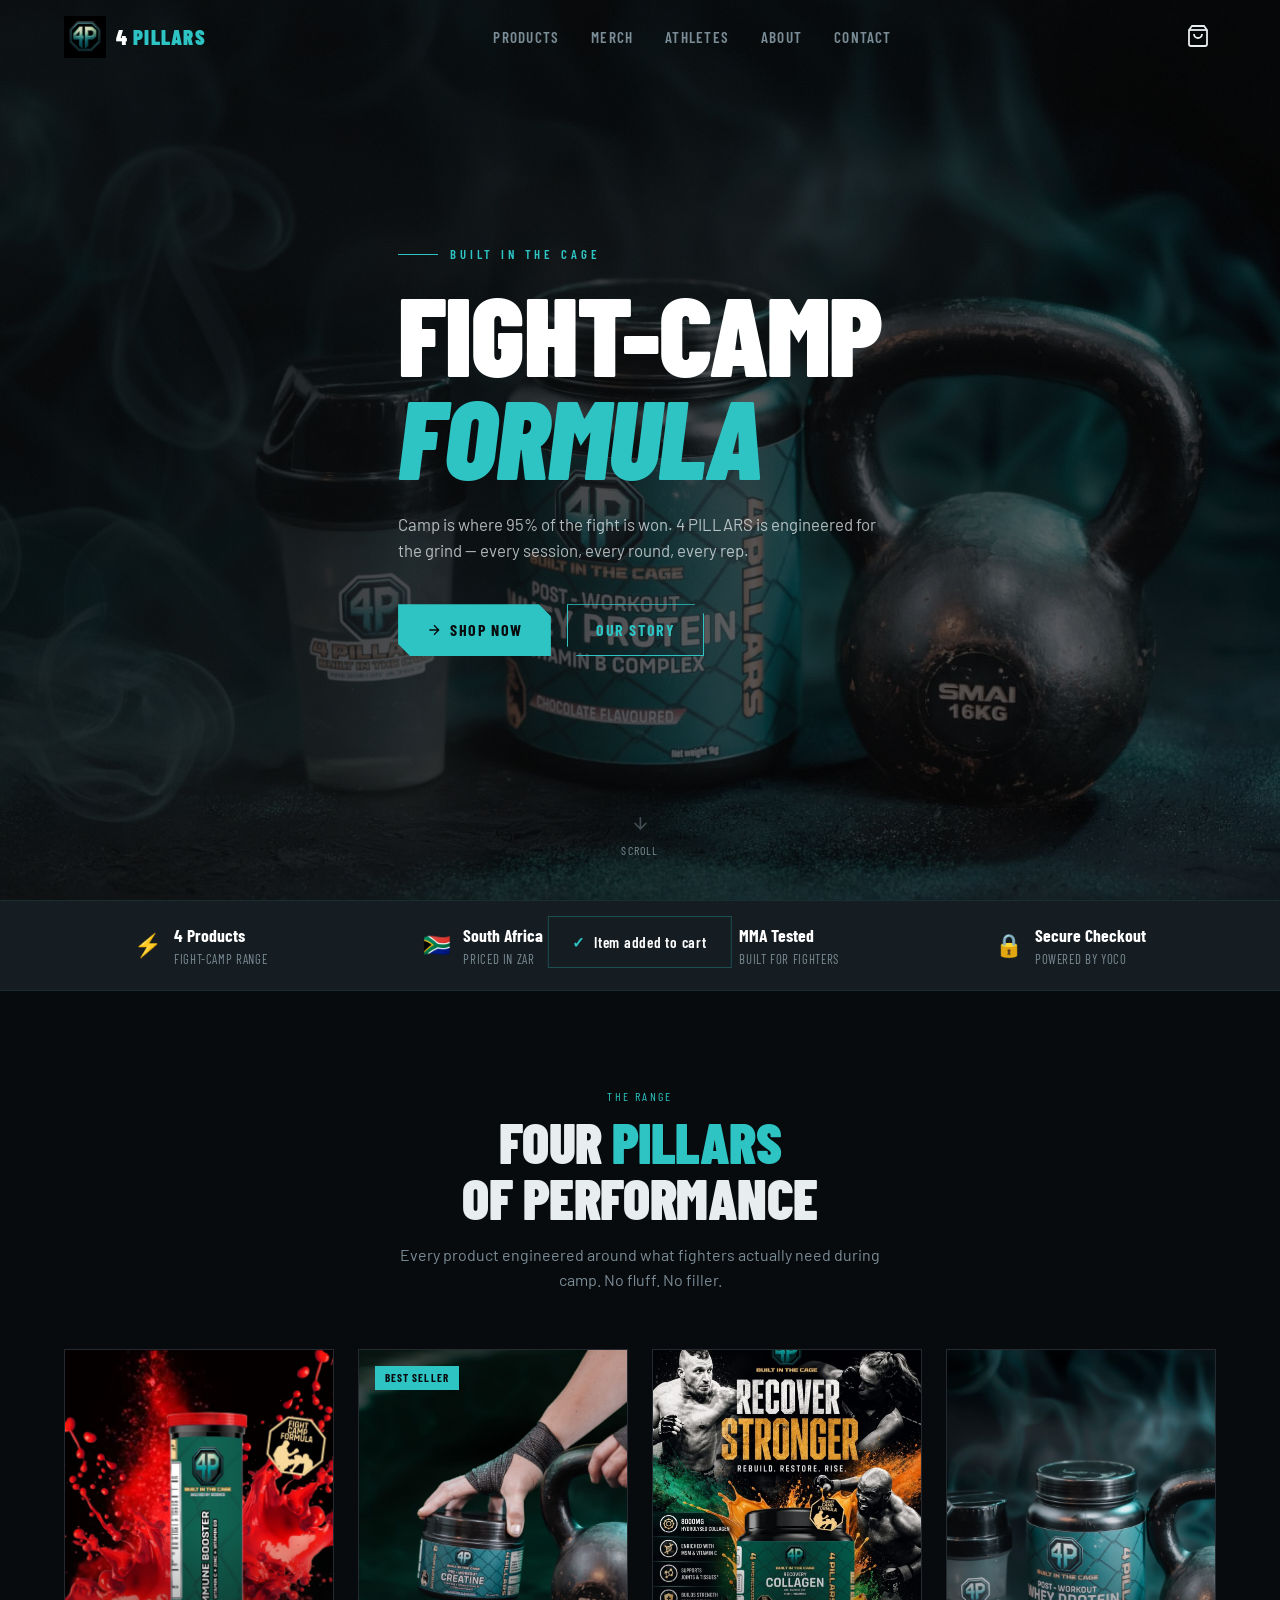
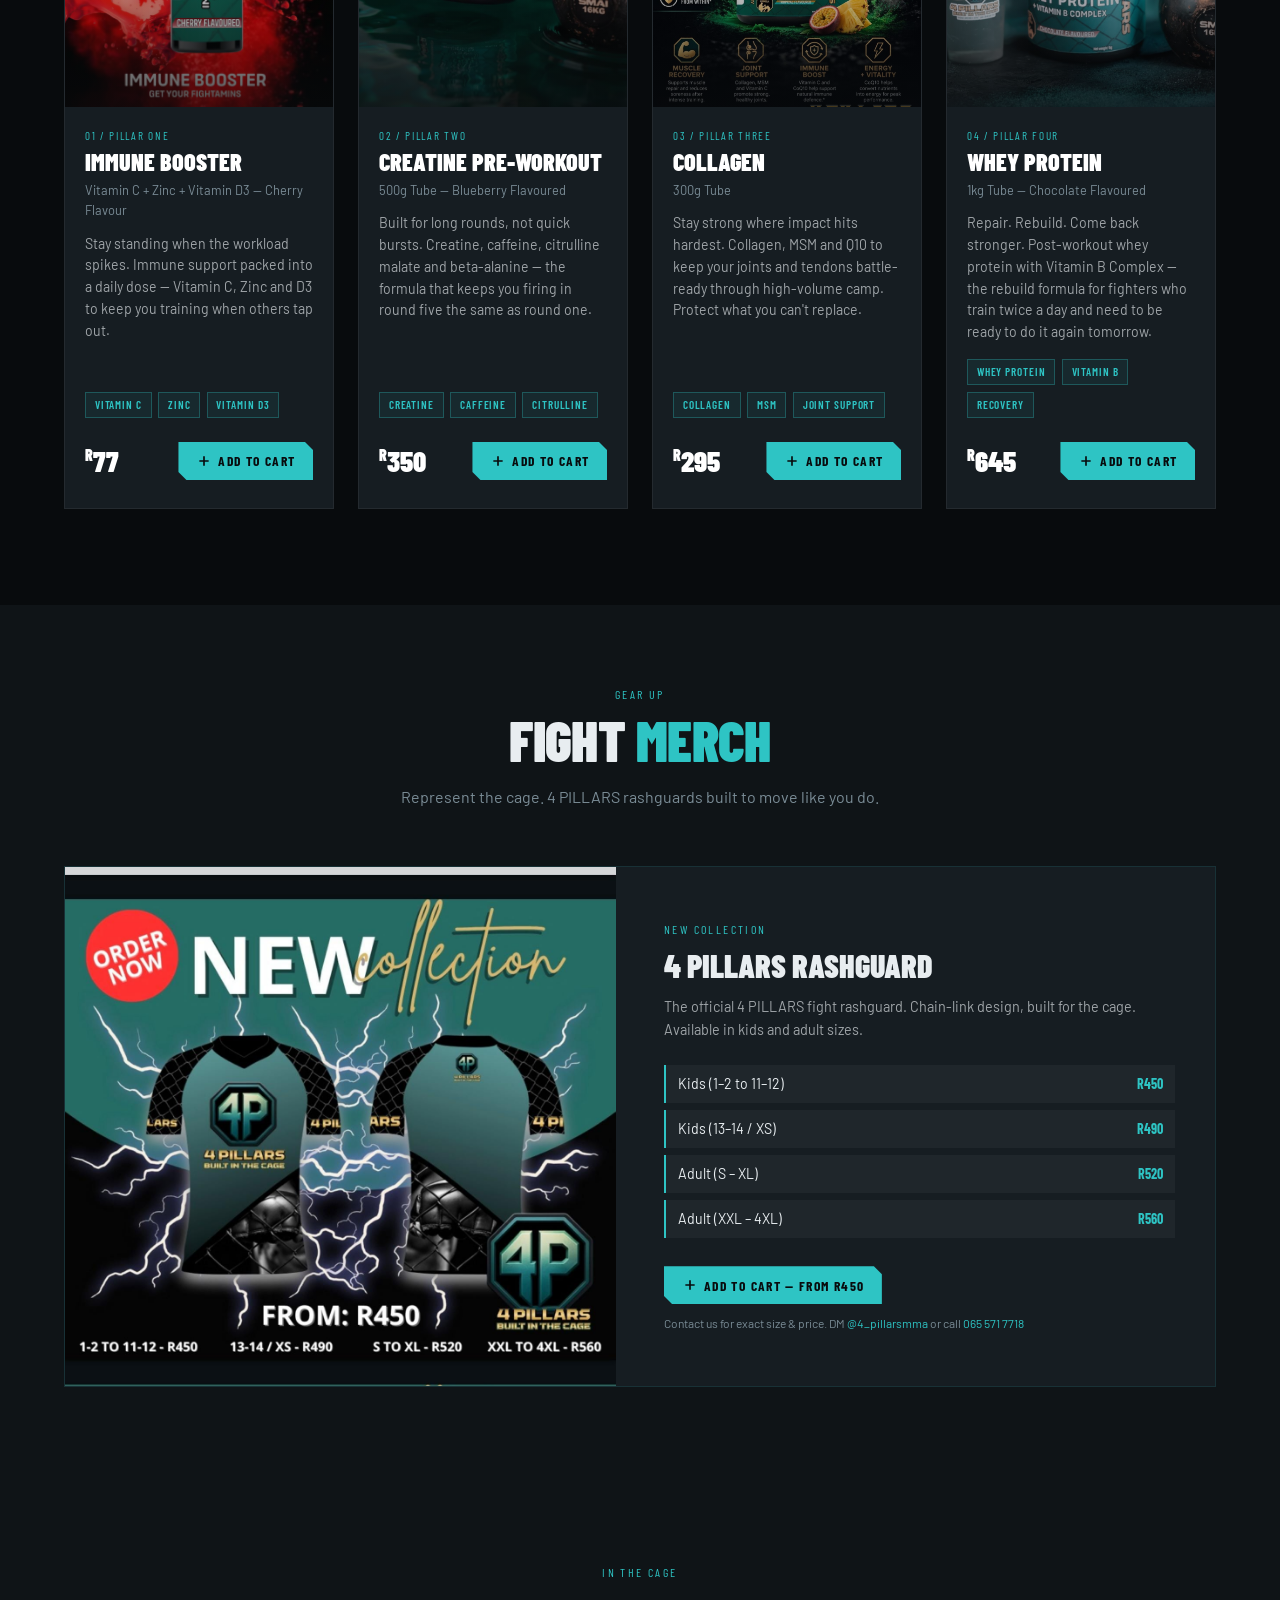
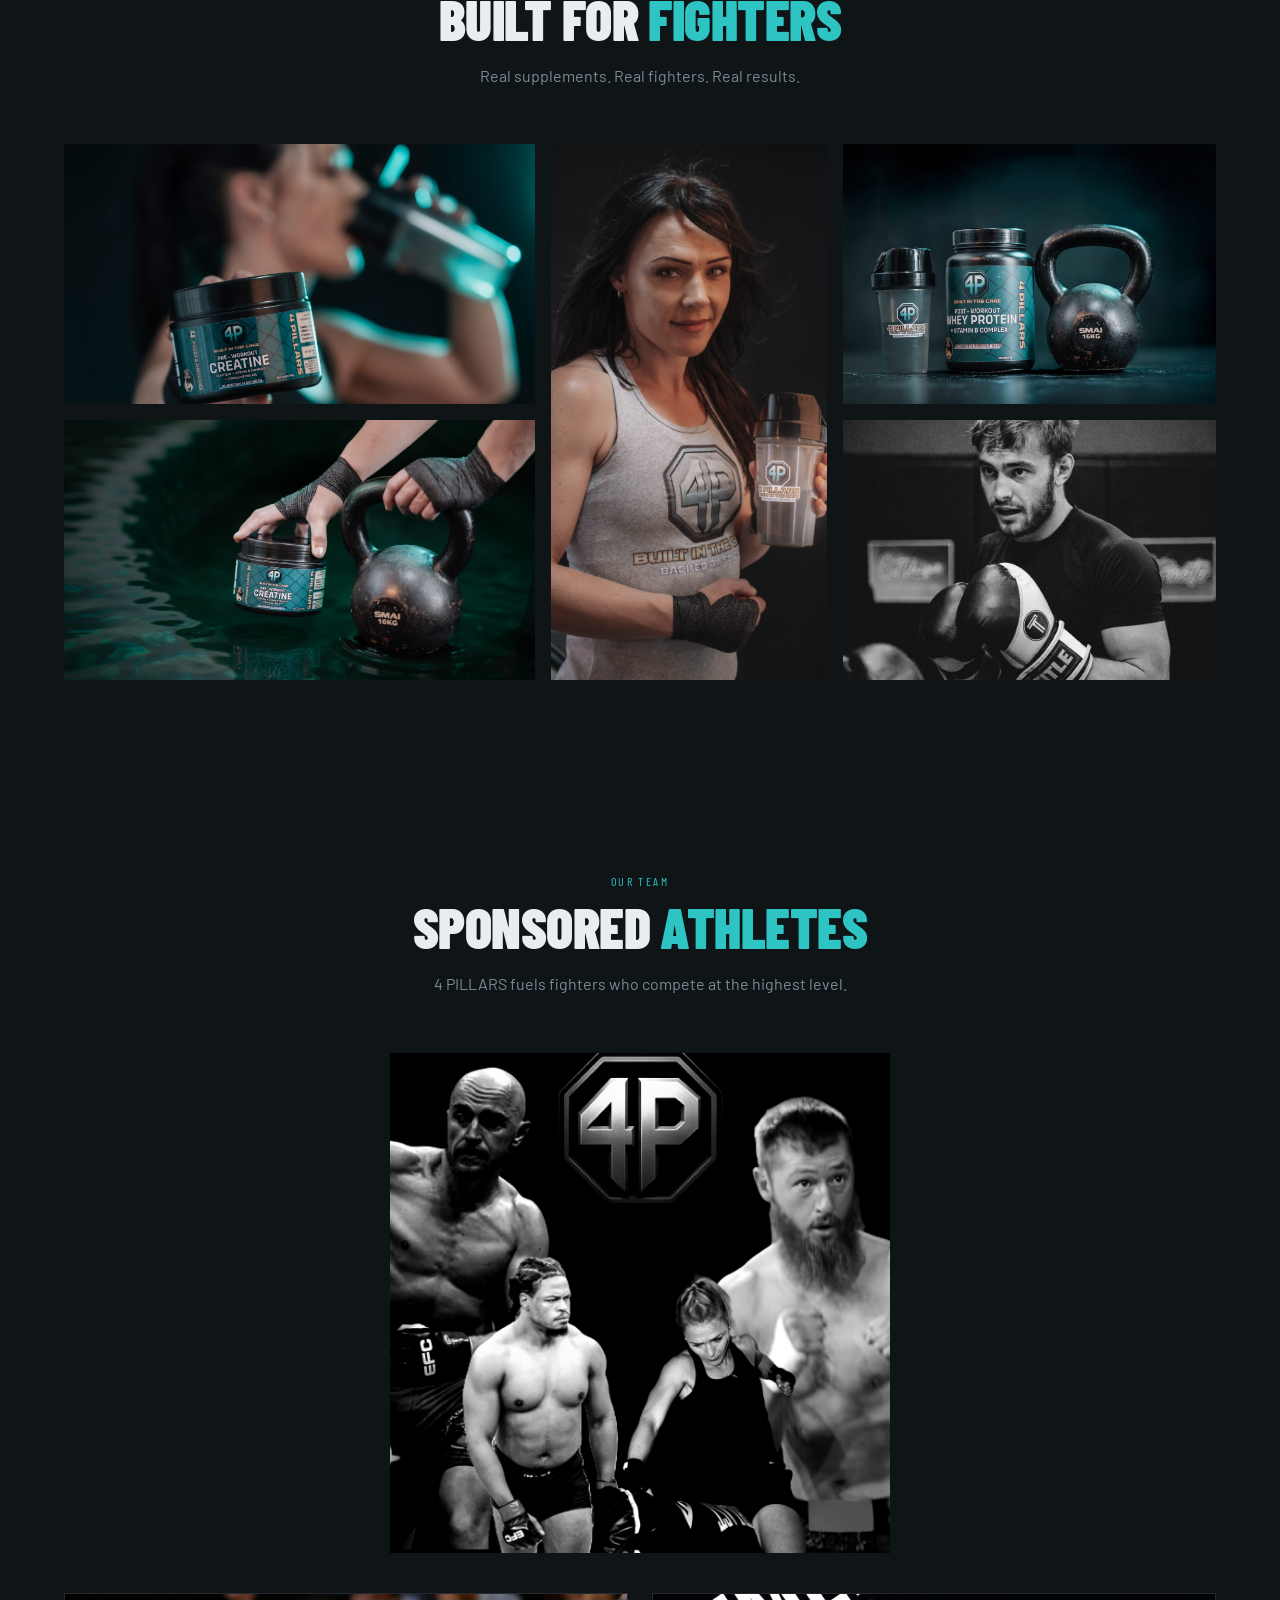
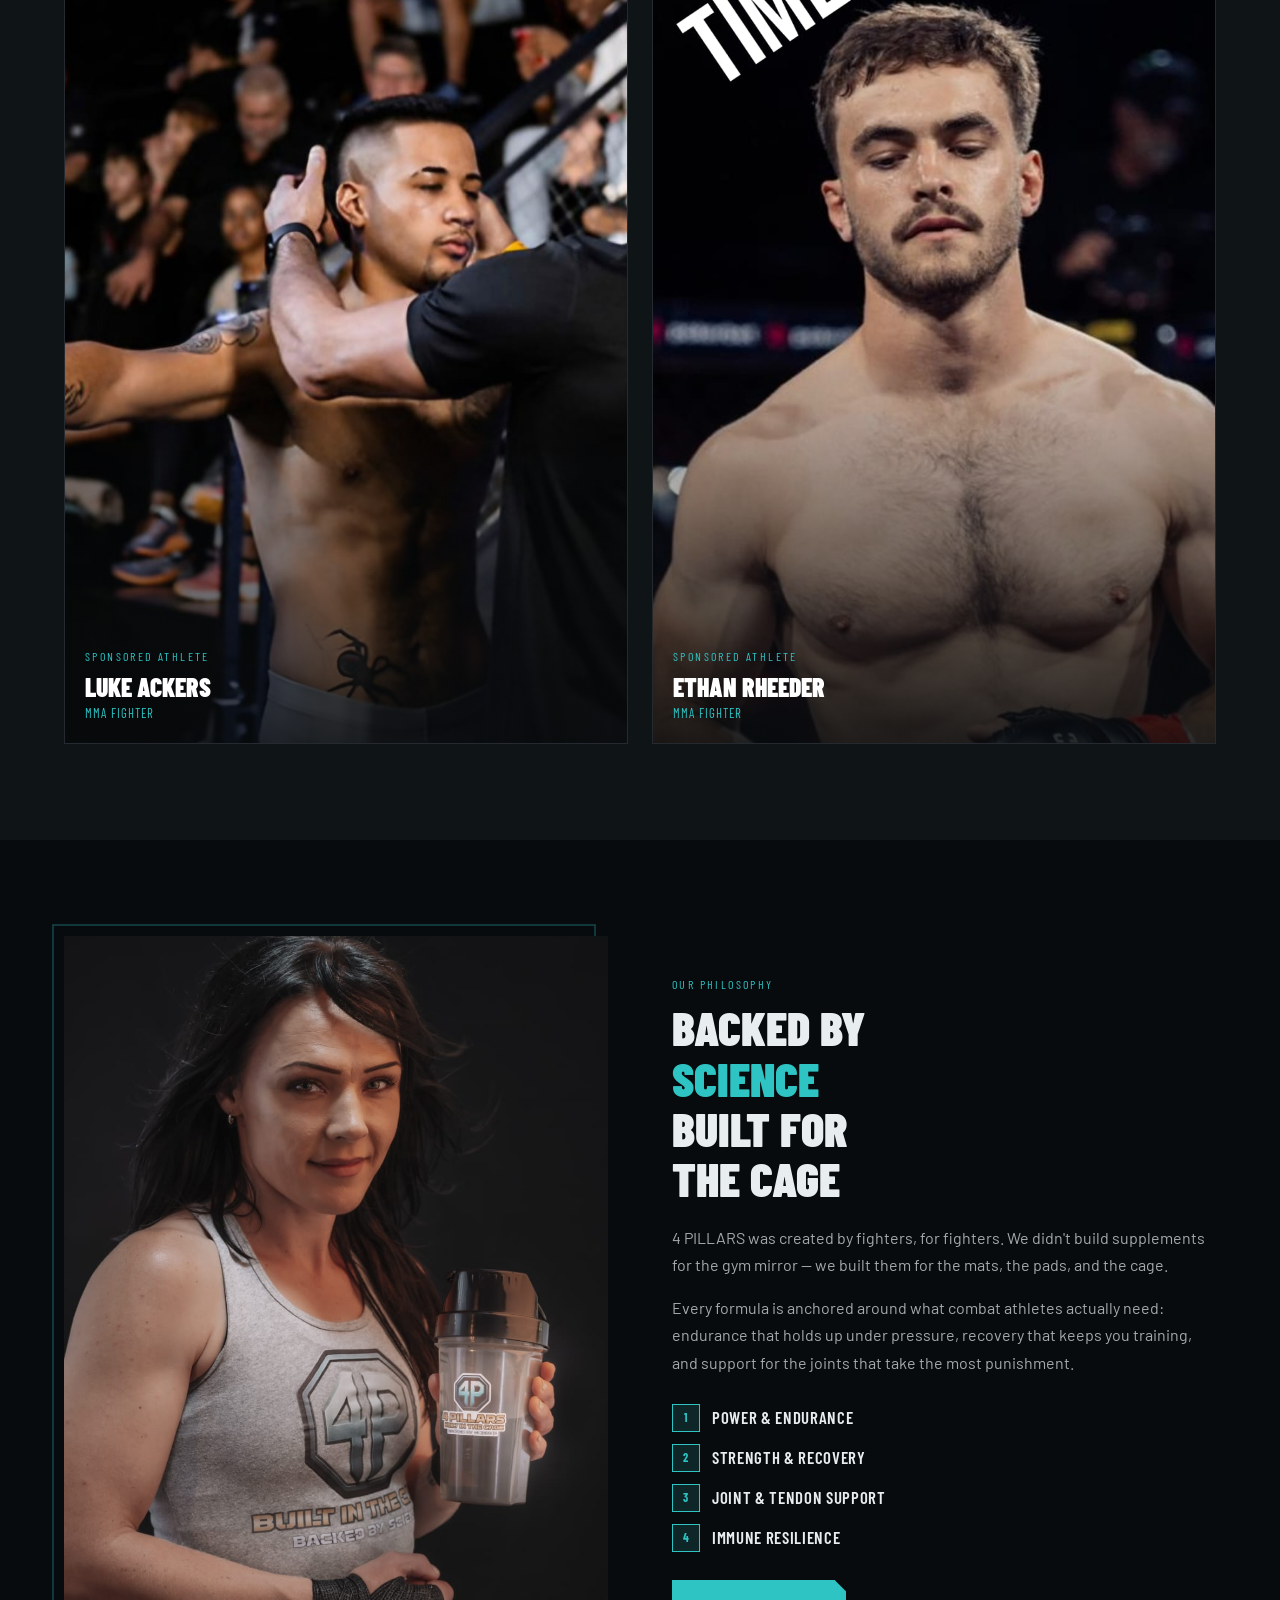
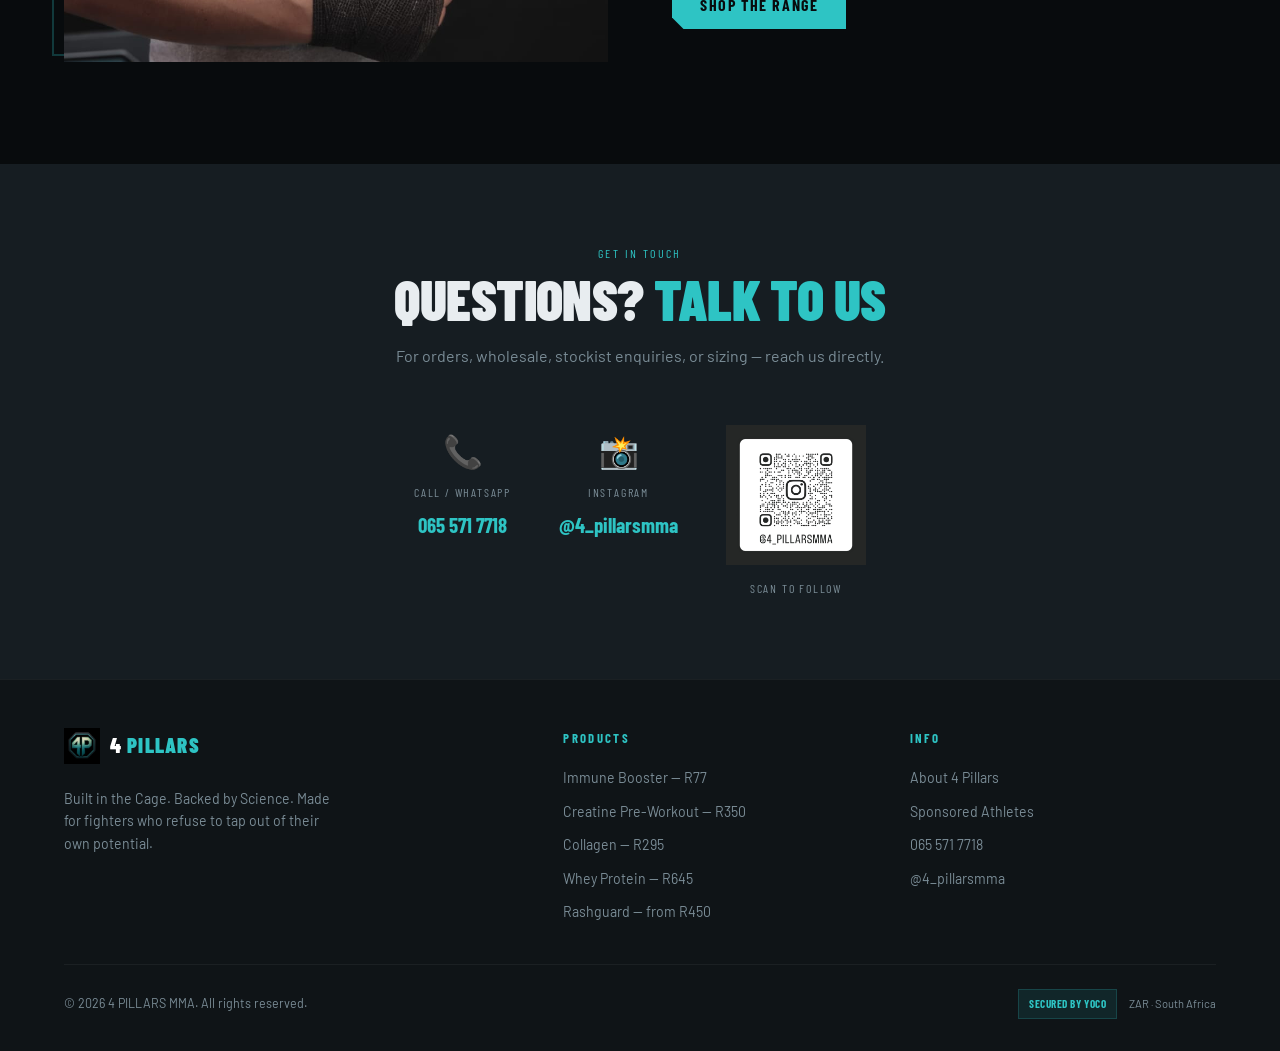
==== index.html @ e187ec4e "Add files" ====
<!DOCTYPE html>
<html lang="en">
<head>
  <meta charset="UTF-8">
  <meta name="viewport" content="width=device-width, initial-scale=1.0">
  <title>4 PILLARS MMA — Built in the Cage</title>
  <meta name="description" content="4 PILLARS MMA supplements. Built for fighters. Creatine, Whey Protein, Collagen, Immune Booster and Rashguards — engineered for the grind.">

  <!-- Google Fonts -->
  <link rel="preconnect" href="https://fonts.googleapis.com">
  <link rel="preconnect" href="https://fonts.gstatic.com" crossorigin>
  <link href="https://fonts.googleapis.com/css2?family=Barlow+Condensed:ital,wght@0,400;0,600;0,700;0,900;1,700&family=Barlow:wght@300;400;500;600&display=swap" rel="stylesheet">

  <!-- Yoco SDK -->
  <script src="https://js.yoco.com/sdk/v1/yoco-sdk-web.js"></script>

  <style>
    *, *::before, *::after { box-sizing: border-box; margin: 0; padding: 0; }

    :root {
      --teal:    #2ec4c4;
      --teal-dk: #1d8f8f;
      --gold:    #d4a847;
      --dark:    #080b0d;
      --dark2:   #0f1417;
      --dark3:   #161d22;
      --dark4:   #1e272e;
      --light:   #e8edf0;
      --muted:   #7a8c96;
      --white:   #ffffff;
      --danger:  #c0392b;
    }

    html { scroll-behavior: smooth; }

    body {
      background: var(--dark);
      color: var(--light);
      font-family: 'Barlow', sans-serif;
      font-weight: 400;
      line-height: 1.6;
      overflow-x: hidden;
    }

    /* ── SCROLLBAR ── */
    ::-webkit-scrollbar { width: 6px; }
    ::-webkit-scrollbar-track { background: var(--dark2); }
    ::-webkit-scrollbar-thumb { background: var(--teal-dk); border-radius: 3px; }

    /* ── UTILITY ── */
    .container { max-width: 1200px; margin: 0 auto; padding: 0 1.5rem; }
    .section-label {
      font-family: 'Barlow Condensed', sans-serif;
      font-size: .75rem;
      letter-spacing: .2em;
      text-transform: uppercase;
      color: var(--teal);
      margin-bottom: .5rem;
    }
    .btn {
      display: inline-flex; align-items: center; gap: .5rem;
      padding: .75rem 1.75rem;
      font-family: 'Barlow Condensed', sans-serif;
      font-size: 1rem;
      font-weight: 700;
      letter-spacing: .1em;
      text-transform: uppercase;
      border: none; cursor: pointer;
      transition: all .2s ease;
      text-decoration: none;
    }
    .btn-primary {
      background: var(--teal);
      color: var(--dark);
      clip-path: polygon(0 0, calc(100% - 12px) 0, 100% 12px, 100% 100%, 12px 100%, 0 calc(100% - 12px));
    }
    .btn-primary:hover { background: #3ed8d8; transform: translateY(-2px); box-shadow: 0 8px 24px rgba(46,196,196,.35); }
    .btn-outline {
      background: transparent;
      color: var(--teal);
      border: 1.5px solid var(--teal);
      clip-path: polygon(0 0, calc(100% - 10px) 0, 100% 10px, 100% 100%, 10px 100%, 0 calc(100% - 10px));
    }
    .btn-outline:hover { background: var(--teal); color: var(--dark); }
    .btn-ghost { background: transparent; color: var(--light); border: none; cursor: pointer; font-family: inherit; }

    /* ── NAVBAR ── */
    nav {
      position: fixed; top: 0; left: 0; right: 0; z-index: 900;
      padding: 1rem 0;
      transition: background .3s ease, padding .3s ease;
    }
    nav.scrolled {
      background: rgba(8,11,13,.95);
      backdrop-filter: blur(12px);
      padding: .6rem 0;
      border-bottom: 1px solid rgba(46,196,196,.15);
    }
    .nav-inner {
      display: flex; align-items: center; justify-content: space-between;
    }
    .nav-logo {
      text-decoration: none;
      display: flex; align-items: center; gap: .6rem;
    }
    .nav-logo img {
      height: 42px; width: 42px;
      object-fit: contain;
    }
    .nav-logo-text {
      font-family: 'Barlow Condensed', sans-serif;
      font-size: 1.3rem;
      font-weight: 900;
      letter-spacing: .06em;
      color: var(--white);
      line-height: 1;
    }
    .nav-logo-text span { color: var(--teal); }
    .nav-links { display: flex; align-items: center; gap: 2rem; list-style: none; }
    .nav-links a {
      font-family: 'Barlow Condensed', sans-serif;
      font-size: .95rem;
      font-weight: 600;
      letter-spacing: .08em;
      text-transform: uppercase;
      color: var(--muted);
      text-decoration: none;
      transition: color .2s;
    }
    .nav-links a:hover { color: var(--teal); }
    .nav-right { display: flex; align-items: center; gap: 1rem; }
    .cart-btn {
      position: relative;
      background: none; border: none; cursor: pointer;
      color: var(--light); padding: .4rem;
      transition: color .2s;
    }
    .cart-btn:hover { color: var(--teal); }
    .cart-btn svg { width: 24px; height: 24px; }
    .cart-count {
      position: absolute; top: -4px; right: -4px;
      background: var(--teal); color: var(--dark);
      font-size: .65rem; font-weight: 700;
      width: 18px; height: 18px;
      border-radius: 50%;
      display: flex; align-items: center; justify-content: center;
      opacity: 0; transform: scale(0);
      transition: all .2s;
    }
    .cart-count.visible { opacity: 1; transform: scale(1); }
    .hamburger { display: none; flex-direction: column; gap: 5px; cursor: pointer; background: none; border: none; padding: .4rem; }
    .hamburger span { display: block; width: 24px; height: 2px; background: var(--light); transition: all .3s; }

    /* ── HERO ── */
    .hero {
      position: relative; height: 100vh; min-height: 600px;
      display: flex; align-items: center;
      overflow: hidden;
    }
    .hero-bg {
      position: absolute; inset: 0;
      background-image: url('images/hero-whey-smoke.jpeg');
      background-size: cover;
      background-position: center 30%;
      filter: brightness(.45);
      transform: scale(1.05);
      transition: transform 8s ease;
    }
    .hero-bg.loaded { transform: scale(1); }
    .hero-overlay {
      position: absolute; inset: 0;
      background: linear-gradient(135deg, rgba(8,11,13,.8) 0%, rgba(8,11,13,.2) 60%, transparent 100%);
    }
    .hero-noise {
      position: absolute; inset: 0;
      opacity: .04;
      background-image: url("data:image/svg+xml,%3Csvg viewBox='0 0 256 256' xmlns='http://www.w3.org/2000/svg'%3E%3Cfilter id='n'%3E%3CfeTurbulence type='fractalNoise' baseFrequency='.9' numOctaves='4' stitchTiles='stitch'/%3E%3C/filter%3E%3Crect width='100%25' height='100%25' filter='url(%23n)'/%3E%3C/svg%3E");
      background-size: 200px;
    }
    .hero-content {
      position: relative; z-index: 2;
      max-width: 700px;
    }
    .hero-eyebrow {
      font-family: 'Barlow Condensed', sans-serif;
      font-size: .8rem; font-weight: 600;
      letter-spacing: .3em; text-transform: uppercase;
      color: var(--teal);
      margin-bottom: 1rem;
      display: flex; align-items: center; gap: .75rem;
    }
    .hero-eyebrow::before {
      content: ''; display: block;
      width: 40px; height: 1.5px;
      background: var(--teal);
    }
    .hero h1 {
      font-family: 'Barlow Condensed', sans-serif;
      font-size: clamp(3.5rem, 9vw, 7rem);
      font-weight: 900;
      line-height: .92;
      text-transform: uppercase;
      letter-spacing: -.01em;
      color: var(--white);
      margin-bottom: 1.5rem;
    }
    .hero h1 em {
      font-style: italic;
      color: var(--teal);
    }
    .hero p {
      font-size: 1.05rem;
      color: rgba(232,237,240,.75);
      max-width: 480px;
      margin-bottom: 2.5rem;
    }
    .hero-actions { display: flex; gap: 1rem; flex-wrap: wrap; }
    .hero-scroll {
      position: absolute; bottom: 2.5rem; left: 50%;
      transform: translateX(-50%);
      display: flex; flex-direction: column; align-items: center; gap: .5rem;
      color: var(--muted); font-size: .75rem;
      letter-spacing: .1em; text-transform: uppercase;
      font-family: 'Barlow Condensed', sans-serif;
      z-index: 2; animation: bounce 2s infinite;
    }
    @keyframes bounce { 0%,100%{transform:translateX(-50%) translateY(0)} 50%{transform:translateX(-50%) translateY(-8px)} }
    .hero-scroll svg { width: 20px; opacity: .5; }

    /* ── STATS BAR ── */
    .stats-bar {
      background: var(--dark3);
      border-top: 1px solid rgba(46,196,196,.1);
      border-bottom: 1px solid rgba(46,196,196,.1);
      padding: 1.25rem 0;
    }
    .stats-inner {
      display: flex; align-items: center; justify-content: space-around;
      flex-wrap: wrap; gap: 1rem;
    }
    .stat {
      display: flex; align-items: center; gap: .75rem;
      font-family: 'Barlow Condensed', sans-serif;
    }
    .stat-icon { color: var(--teal); font-size: 1.4rem; }
    .stat-text { font-size: .8rem; letter-spacing: .05em; text-transform: uppercase; color: var(--muted); }
    .stat-value { font-size: 1.1rem; font-weight: 700; color: var(--white); }

    /* ── SECTION HEADERS ── */
    .section-header {
      text-align: center;
      margin-bottom: 3.5rem;
    }
    .section-header h2 {
      font-family: 'Barlow Condensed', sans-serif;
      font-size: clamp(2.2rem, 5vw, 3.5rem);
      font-weight: 900;
      text-transform: uppercase;
      line-height: 1;
      letter-spacing: -.01em;
    }
    .section-header h2 span { color: var(--teal); }
    .section-header p { color: var(--muted); max-width: 520px; margin: 1rem auto 0; }

    /* ── PRODUCTS ── */
    #products { padding: 6rem 0; }
    .products-grid {
      display: grid;
      grid-template-columns: repeat(auto-fill, minmax(260px, 1fr));
      gap: 1.5rem;
    }
    .product-card {
      background: var(--dark3);
      border: 1px solid rgba(255,255,255,.06);
      transition: border-color .3s, transform .3s, box-shadow .3s;
      position: relative; overflow: hidden;
      display: flex; flex-direction: column;
    }
    .product-card:hover {
      border-color: rgba(46,196,196,.4);
      transform: translateY(-4px);
      box-shadow: 0 16px 48px rgba(0,0,0,.5), 0 0 0 1px rgba(46,196,196,.15);
    }
    .product-badge {
      position: absolute; top: 1rem; left: 1rem; z-index: 2;
      background: var(--teal); color: var(--dark);
      font-family: 'Barlow Condensed', sans-serif;
      font-size: .7rem; font-weight: 700;
      letter-spacing: .1em; text-transform: uppercase;
      padding: .2rem .6rem;
    }
    .product-img-wrap {
      position: relative; overflow: hidden;
      aspect-ratio: 3/4; background: var(--dark4);
    }
    .product-img-wrap img {
      width: 100%; height: 100%;
      object-fit: cover;
      transition: transform .5s ease;
    }
    .product-card:hover .product-img-wrap img { transform: scale(1.06); }
    .product-img-overlay {
      position: absolute; inset: 0;
      background: linear-gradient(to top, rgba(8,11,13,.7) 0%, transparent 50%);
    }
    .product-body {
      padding: 1.25rem 1.25rem 1.5rem;
      flex: 1; display: flex; flex-direction: column;
    }
    .product-number {
      font-family: 'Barlow Condensed', sans-serif;
      font-size: .7rem; letter-spacing: .15em;
      text-transform: uppercase; color: var(--teal);
      margin-bottom: .25rem;
    }
    .product-name {
      font-family: 'Barlow Condensed', sans-serif;
      font-size: 1.5rem; font-weight: 900;
      text-transform: uppercase; line-height: 1.1;
      color: var(--white); margin-bottom: .25rem;
    }
    .product-sub {
      font-size: .8rem; color: var(--muted);
      margin-bottom: .75rem;
    }
    .product-desc {
      font-size: .88rem; color: rgba(232,237,240,.65);
      line-height: 1.55; margin-bottom: 1rem; flex: 1;
    }
    .product-tags {
      display: flex; flex-wrap: wrap; gap: .4rem;
      margin-bottom: 1.25rem;
    }
    .tag {
      font-size: .7rem; font-family: 'Barlow Condensed', sans-serif;
      font-weight: 600; letter-spacing: .08em; text-transform: uppercase;
      padding: .2rem .55rem;
      border: 1px solid rgba(46,196,196,.3);
      color: var(--teal); background: rgba(46,196,196,.07);
    }
    .product-footer {
      display: flex; align-items: center; justify-content: space-between;
      margin-top: auto;
    }
    .product-price {
      font-family: 'Barlow Condensed', sans-serif;
      font-size: 1.8rem; font-weight: 900;
      color: var(--white);
    }
    .product-price sup { font-size: 1rem; vertical-align: super; }
    .add-to-cart {
      background: var(--teal); color: var(--dark);
      border: none; cursor: pointer;
      font-family: 'Barlow Condensed', sans-serif;
      font-size: .85rem; font-weight: 700;
      letter-spacing: .1em; text-transform: uppercase;
      padding: .65rem 1.1rem;
      transition: all .2s;
      display: flex; align-items: center; gap: .4rem;
      clip-path: polygon(0 0, calc(100% - 8px) 0, 100% 8px, 100% 100%, 8px 100%, 0 calc(100% - 8px));
    }
    .add-to-cart:hover { background: #3ed8d8; transform: translateY(-1px); }
    .add-to-cart.added { background: var(--gold); }
    .add-to-cart svg { width: 16px; height: 16px; }

    /* ── CART DRAWER ── */
    .cart-overlay {
      position: fixed; inset: 0; z-index: 990;
      background: rgba(0,0,0,.6);
      opacity: 0; pointer-events: none;
      transition: opacity .3s;
      backdrop-filter: blur(4px);
    }
    .cart-overlay.open { opacity: 1; pointer-events: all; }
    .cart-drawer {
      position: fixed; top: 0; right: 0; bottom: 0; z-index: 995;
      width: min(420px, 100vw);
      background: var(--dark2);
      border-left: 1px solid rgba(46,196,196,.15);
      transform: translateX(100%);
      transition: transform .35s cubic-bezier(.4,0,.2,1);
      display: flex; flex-direction: column;
    }
    .cart-drawer.open { transform: translateX(0); }
    .cart-header {
      padding: 1.5rem;
      border-bottom: 1px solid rgba(255,255,255,.06);
      display: flex; align-items: center; justify-content: space-between;
    }
    .cart-title {
      font-family: 'Barlow Condensed', sans-serif;
      font-size: 1.3rem; font-weight: 900;
      text-transform: uppercase; letter-spacing: .05em;
    }
    .cart-close {
      background: none; border: none; cursor: pointer;
      color: var(--muted); padding: .3rem;
      transition: color .2s;
    }
    .cart-close:hover { color: var(--white); }
    .cart-close svg { width: 22px; height: 22px; }
    .cart-items { flex: 1; overflow-y: auto; padding: 1rem 1.5rem; }
    .cart-empty {
      height: 100%; display: flex; flex-direction: column;
      align-items: center; justify-content: center; gap: 1rem;
      color: var(--muted); text-align: center;
    }
    .cart-empty svg { width: 48px; height: 48px; opacity: .3; }
    .cart-empty p { font-size: .9rem; }
    .cart-item {
      display: grid; grid-template-columns: 64px 1fr auto;
      gap: 1rem; align-items: start;
      padding: 1rem 0;
      border-bottom: 1px solid rgba(255,255,255,.05);
    }
    .cart-item-img {
      width: 64px; height: 64px;
      object-fit: cover;
      background: var(--dark4);
    }
    .cart-item-name {
      font-family: 'Barlow Condensed', sans-serif;
      font-weight: 700; font-size: 1rem;
      text-transform: uppercase; line-height: 1.2;
      margin-bottom: .2rem;
    }
    .cart-item-sub { font-size: .78rem; color: var(--muted); }
    .cart-item-price { font-family: 'Barlow Condensed', sans-serif; font-weight: 700; color: var(--teal); }
    .cart-qty {
      display: flex; align-items: center; gap: .5rem;
      margin-top: .5rem;
    }
    .qty-btn {
      width: 24px; height: 24px;
      background: var(--dark4); border: 1px solid rgba(255,255,255,.1);
      color: var(--light); cursor: pointer;
      display: flex; align-items: center; justify-content: center;
      font-size: .9rem; transition: border-color .2s;
    }
    .qty-btn:hover { border-color: var(--teal); color: var(--teal); }
    .qty-val { font-size: .9rem; min-width: 20px; text-align: center; }
    .cart-item-remove {
      background: none; border: none; cursor: pointer;
      color: var(--muted); padding: .2rem;
      font-size: 1rem; transition: color .2s;
      align-self: start;
    }
    .cart-item-remove:hover { color: var(--danger); }
    .cart-footer {
      padding: 1.5rem;
      border-top: 1px solid rgba(255,255,255,.06);
    }
    .cart-subtotal {
      display: flex; justify-content: space-between; align-items: center;
      margin-bottom: 1.25rem;
    }
    .cart-subtotal-label { font-size: .85rem; color: var(--muted); text-transform: uppercase; letter-spacing: .05em; font-family: 'Barlow Condensed', sans-serif; }
    .cart-subtotal-amount { font-family: 'Barlow Condensed', sans-serif; font-size: 1.5rem; font-weight: 900; }
    .checkout-btn {
      width: 100%;
      background: var(--teal); color: var(--dark);
      border: none; cursor: pointer;
      font-family: 'Barlow Condensed', sans-serif;
      font-size: 1.05rem; font-weight: 700;
      letter-spacing: .12em; text-transform: uppercase;
      padding: 1rem;
      transition: all .2s;
    }
    .checkout-btn:hover { background: #3ed8d8; }
    .checkout-btn:disabled { opacity: .4; cursor: not-allowed; }
    .secure-note {
      display: flex; align-items: center; justify-content: center; gap: .4rem;
      margin-top: .75rem; font-size: .72rem;
      color: var(--muted); letter-spacing: .05em;
    }
    .secure-note svg { width: 12px; }

    /* ── GALLERY / LIFESTYLE ── */
    #lifestyle { padding: 6rem 0; background: var(--dark2); }
    .gallery-grid {
      display: grid;
      grid-template-columns: repeat(12, 1fr);
      grid-template-rows: repeat(2, 260px);
      gap: 1rem;
    }
    .gallery-item {
      overflow: hidden; position: relative;
    }
    .gallery-item img {
      width: 100%; height: 100%;
      object-fit: cover;
      transition: transform .6s ease;
    }
    .gallery-item:hover img { transform: scale(1.07); }
    .gallery-item:nth-child(1) { grid-column: 1/6; grid-row: 1/2; }
    .gallery-item:nth-child(2) { grid-column: 6/9; grid-row: 1/3; }
    .gallery-item:nth-child(3) { grid-column: 9/13; grid-row: 1/2; }
    .gallery-item:nth-child(4) { grid-column: 1/6; grid-row: 2/3; }
    .gallery-item:nth-child(5) { grid-column: 9/13; grid-row: 2/3; }

    /* ── ABOUT / PHILOSOPHY ── */
    #about { padding: 6rem 0; }
    .about-grid {
      display: grid; grid-template-columns: 1fr 1fr;
      gap: 4rem; align-items: center;
    }
    .about-img-wrap {
      position: relative;
    }
    .about-img-wrap img {
      width: 100%; aspect-ratio: 3/4;
      object-fit: cover;
    }
    .about-img-wrap::before {
      content: '';
      position: absolute; top: -12px; left: -12px; right: 12px; bottom: 12px;
      border: 2px solid rgba(46,196,196,.25);
      pointer-events: none; z-index: -1;
    }
    .about-content h2 {
      font-family: 'Barlow Condensed', sans-serif;
      font-size: clamp(2rem, 4vw, 3rem);
      font-weight: 900; text-transform: uppercase;
      line-height: 1.05; margin-bottom: 1.25rem;
    }
    .about-content h2 span { color: var(--teal); }
    .about-content p {
      color: rgba(232,237,240,.7);
      margin-bottom: 1rem;
      line-height: 1.7;
    }
    .pillars-list {
      list-style: none; margin: 1.75rem 0;
      display: flex; flex-direction: column; gap: .75rem;
    }
    .pillars-list li {
      display: flex; align-items: center; gap: .75rem;
      font-family: 'Barlow Condensed', sans-serif;
      font-size: 1.05rem; font-weight: 600; letter-spacing: .04em;
      text-transform: uppercase;
    }
    .pillar-num {
      width: 28px; height: 28px;
      background: rgba(46,196,196,.15);
      border: 1px solid var(--teal);
      color: var(--teal);
      font-size: .75rem; font-weight: 700;
      display: flex; align-items: center; justify-content: center;
      flex-shrink: 0;
    }

    /* ── FOOTER ── */
    footer {
      background: var(--dark2);
      border-top: 1px solid rgba(255,255,255,.05);
      padding: 3rem 0 2rem;
    }
    .footer-grid {
      display: grid; grid-template-columns: 1.5fr 1fr 1fr;
      gap: 2.5rem; margin-bottom: 2.5rem;
    }
    .footer-brand p { color: var(--muted); font-size: .88rem; line-height: 1.6; margin-top: .75rem; max-width: 280px; }
    .footer-col h4 {
      font-family: 'Barlow Condensed', sans-serif;
      font-size: .8rem; font-weight: 700;
      letter-spacing: .18em; text-transform: uppercase;
      color: var(--teal); margin-bottom: 1rem;
    }
    .footer-col ul { list-style: none; display: flex; flex-direction: column; gap: .5rem; }
    .footer-col a { color: var(--muted); font-size: .88rem; text-decoration: none; transition: color .2s; }
    .footer-col a:hover { color: var(--light); }
    .footer-bottom {
      padding-top: 1.5rem;
      border-top: 1px solid rgba(255,255,255,.05);
      display: flex; align-items: center; justify-content: space-between;
      flex-wrap: wrap; gap: 1rem;
      font-size: .78rem; color: var(--muted);
    }
    .footer-badges { display: flex; gap: .75rem; align-items: center; }
    .yoco-badge {
      background: rgba(46,196,196,.1); border: 1px solid rgba(46,196,196,.2);
      color: var(--teal); font-family: 'Barlow Condensed', sans-serif;
      font-size: .7rem; font-weight: 700; letter-spacing: .05em;
      padding: .3rem .6rem; text-transform: uppercase;
    }

    /* ── MOBILE NAV MENU ── */
    .mobile-menu {
      display: none;
      position: fixed; top: 0; left: 0; right: 0; bottom: 0; z-index: 950;
      background: var(--dark2);
      flex-direction: column; align-items: center; justify-content: center;
      gap: 2rem;
    }
    .mobile-menu.open { display: flex; }
    .mobile-menu a {
      font-family: 'Barlow Condensed', sans-serif;
      font-size: 2.5rem; font-weight: 900;
      text-transform: uppercase; letter-spacing: .05em;
      color: var(--white); text-decoration: none;
      transition: color .2s;
    }
    .mobile-menu a:hover { color: var(--teal); }
    .mobile-close {
      position: absolute; top: 1.25rem; right: 1.5rem;
      background: none; border: none; cursor: pointer;
      color: var(--muted);
    }
    .mobile-close svg { width: 28px; height: 28px; }

    /* ── TOAST ── */
    .toast {
      position: fixed; bottom: 2rem; left: 50%; transform: translateX(-50%) translateY(100px);
      background: var(--dark3); border: 1px solid rgba(46,196,196,.3);
      color: var(--white);
      font-family: 'Barlow Condensed', sans-serif;
      font-size: .95rem; font-weight: 600; letter-spacing: .05em;
      padding: .8rem 1.5rem; z-index: 999;
      transition: transform .35s cubic-bezier(.4,0,.2,1);
      display: flex; align-items: center; gap: .5rem;
      white-space: nowrap;
    }
    .toast.show { transform: translateX(-50%) translateY(0); }
    .toast-icon { color: var(--teal); }

    /* ── MERCH ── */
    .merch-card {
      display: grid; grid-template-columns: 1fr 1fr;
      gap: 3rem; align-items: center;
      background: var(--dark3);
      border: 1px solid rgba(46,196,196,.12);
      overflow: hidden;
    }
    .merch-img-wrap { overflow: hidden; }
    .merch-img-wrap img { width: 100%; height: 100%; object-fit: cover; display: block; transition: transform .5s; }
    .merch-card:hover .merch-img-wrap img { transform: scale(1.04); }
    .merch-body { padding: 2.5rem 2.5rem 2.5rem 0; }
    .merch-name {
      font-family: 'Barlow Condensed', sans-serif;
      font-size: 2rem; font-weight: 900;
      text-transform: uppercase; line-height: 1.1;
      margin-bottom: .75rem;
    }
    .merch-desc { color: rgba(232,237,240,.65); font-size: .9rem; line-height: 1.6; margin-bottom: 1.5rem; }
    .merch-sizes { display: flex; flex-direction: column; gap: .4rem; margin-bottom: 1.75rem; }
    .size-row {
      display: flex; justify-content: space-between; align-items: center;
      padding: .5rem .75rem;
      background: rgba(255,255,255,.04);
      border-left: 2px solid var(--teal);
      font-size: .88rem;
    }
    .size-label { color: var(--light); }
    .size-price { font-family: 'Barlow Condensed', sans-serif; font-weight: 700; color: var(--teal); }

    /* ── ATHLETES ── */
    .athletes-collage {
      margin-bottom: 2.5rem;
      overflow: hidden;
      max-width: 500px; margin-left: auto; margin-right: auto;
    }
    .athletes-collage img { width: 100%; display: block; }
    .athletes-grid {
      display: grid; grid-template-columns: 1fr 1fr;
      gap: 1.5rem;
    }
    .athlete-card {
      position: relative; overflow: hidden;
      background: var(--dark3);
      border: 1px solid rgba(255,255,255,.06);
      transition: border-color .3s, transform .3s;
    }
    .athlete-card:hover { border-color: rgba(46,196,196,.35); transform: translateY(-3px); }
    .athlete-img-wrap { position: relative; overflow: hidden; aspect-ratio: 3/4; }
    .athlete-img-wrap img { width: 100%; height: 100%; object-fit: cover; transition: transform .5s; }
    .athlete-card:hover .athlete-img-wrap img { transform: scale(1.05); }
    .athlete-overlay {
      position: absolute; inset: 0;
      background: linear-gradient(to top, rgba(8,11,13,.85) 0%, transparent 55%);
    }
    .athlete-info {
      padding: 1.25rem;
      position: absolute; bottom: 0; left: 0; right: 0;
    }
    .athlete-name {
      font-family: 'Barlow Condensed', sans-serif;
      font-size: 1.6rem; font-weight: 900;
      text-transform: uppercase; line-height: 1;
      color: var(--white);
    }
    .athlete-sub { font-size: .8rem; color: var(--teal); font-family: 'Barlow Condensed', sans-serif; letter-spacing: .08em; text-transform: uppercase; margin-top: .2rem; }

    /* ── CONTACT ── */
    .contact-grid {
      display: flex; justify-content: center; align-items: flex-start;
      gap: 3rem; flex-wrap: wrap;
    }
    .contact-block {
      display: flex; flex-direction: column; align-items: center;
      text-align: center; gap: .4rem;
    }
    .contact-icon { font-size: 2rem; }
    .contact-label {
      font-family: 'Barlow Condensed', sans-serif;
      font-size: .75rem; letter-spacing: .15em;
      text-transform: uppercase; color: var(--muted);
    }
    .contact-value {
      font-family: 'Barlow Condensed', sans-serif;
      font-size: 1.3rem; font-weight: 700;
      color: var(--teal); text-decoration: none;
      transition: color .2s;
    }
    .contact-value:hover { color: var(--white); }
    .qr-block img { width: 140px; height: 140px; object-fit: cover; }

    /* ── RESPONSIVE ── */
    @media (max-width: 900px) {
      .nav-links { display: none; }
      .hamburger { display: flex; }
      .about-grid { grid-template-columns: 1fr; gap: 2rem; }
      .about-img-wrap { max-width: 420px; }
      .gallery-grid { grid-template-columns: 1fr 1fr; grid-template-rows: auto; }
      .gallery-item { grid-column: auto!important; grid-row: auto!important; }
      .footer-grid { grid-template-columns: 1fr 1fr; }
      .footer-brand { grid-column: 1/-1; }
      .merch-card { grid-template-columns: 1fr; }
      .merch-body { padding: 1.5rem; }
      .athletes-grid { grid-template-columns: 1fr 1fr; }
    }
    @media (max-width: 600px) {
      .hero-actions { flex-direction: column; }
      .products-grid { grid-template-columns: 1fr; }
      .stats-inner { justify-content: flex-start; gap: 1.5rem; }
      .gallery-grid { grid-template-columns: 1fr; }
      .footer-grid { grid-template-columns: 1fr; }
      .footer-bottom { flex-direction: column; text-align: center; }
      .cart-drawer { width: 100vw; }
      .athletes-grid { grid-template-columns: 1fr; }
      .contact-grid { gap: 2rem; }
    }
  </style>
</head>
<body>

<!-- ── MOBILE MENU ─────────────────────────────────────────── -->
<div class="mobile-menu" id="mobileMenu">
  <button class="mobile-close" onclick="toggleMobileMenu()">
    <svg viewBox="0 0 24 24" fill="none" stroke="currentColor" stroke-width="2"><line x1="18" y1="6" x2="6" y2="18"/><line x1="6" y1="6" x2="18" y2="18"/></svg>
  </button>
  <a href="#products" onclick="toggleMobileMenu()">Products</a>
  <a href="#merch" onclick="toggleMobileMenu()">Merch</a>
  <a href="#athletes" onclick="toggleMobileMenu()">Athletes</a>
  <a href="#about" onclick="toggleMobileMenu()">About</a>
  <a href="#contact" onclick="toggleMobileMenu()">Contact</a>
</div>

<!-- ── NAVBAR ──────────────────────────────────────────────── -->
<nav id="navbar">
  <div class="container">
    <div class="nav-inner">
      <a href="#" class="nav-logo">
        <img src="images/logo-icon.jpeg" alt="4 Pillars MMA logo">
        <div class="nav-logo-text">4 <span>PILLARS</span></div>
      </a>

      <ul class="nav-links">
        <li><a href="#products">Products</a></li>
        <li><a href="#merch">Merch</a></li>
        <li><a href="#athletes">Athletes</a></li>
        <li><a href="#about">About</a></li>
        <li><a href="#contact">Contact</a></li>
      </ul>

      <div class="nav-right">
        <button class="cart-btn" onclick="toggleCart()" aria-label="Open cart">
          <svg viewBox="0 0 24 24" fill="none" stroke="currentColor" stroke-width="1.8">
            <path d="M6 2L3 6v14a2 2 0 002 2h14a2 2 0 002-2V6l-3-4z"/><line x1="3" y1="6" x2="21" y2="6"/>
            <path d="M16 10a4 4 0 01-8 0"/>
          </svg>
          <span class="cart-count" id="cartCount">0</span>
        </button>
        <button class="hamburger" onclick="toggleMobileMenu()" aria-label="Menu">
          <span></span><span></span><span></span>
        </button>
      </div>
    </div>
  </div>
</nav>

<!-- ── HERO ────────────────────────────────────────────────── -->
<section class="hero" id="home">
  <div class="hero-bg" id="heroBg"></div>
  <div class="hero-overlay"></div>
  <div class="hero-noise"></div>
  <div class="container">
    <div class="hero-content">
      <div class="hero-eyebrow">Built in the Cage</div>
      <h1>FIGHT-CAMP<br><em>FORMULA</em></h1>
      <p>Camp is where 95% of the fight is won. 4 PILLARS is engineered for the grind — every session, every round, every rep.</p>
      <div class="hero-actions">
        <a href="#products" class="btn btn-primary">
          <svg viewBox="0 0 24 24" fill="none" stroke="currentColor" stroke-width="2" width="16" height="16"><path d="M5 12h14M12 5l7 7-7 7"/></svg>
          Shop Now
        </a>
        <a href="#about" class="btn btn-outline">Our Story</a>
      </div>
    </div>
  </div>
  <div class="hero-scroll">
    <svg viewBox="0 0 24 24" fill="none" stroke="currentColor" stroke-width="2"><path d="M12 5v14M5 12l7 7 7-7"/></svg>
    Scroll
  </div>
</section>

<!-- ── STATS BAR ────────────────────────────────────────────── -->
<div class="stats-bar">
  <div class="container">
    <div class="stats-inner">
      <div class="stat">
        <span class="stat-icon">⚡</span>
        <div>
          <div class="stat-value">4 Products</div>
          <div class="stat-text">Fight-camp range</div>
        </div>
      </div>
      <div class="stat">
        <span class="stat-icon">🇿🇦</span>
        <div>
          <div class="stat-value">South Africa</div>
          <div class="stat-text">Priced in ZAR</div>
        </div>
      </div>
      <div class="stat">
        <span class="stat-icon">🥊</span>
        <div>
          <div class="stat-value">MMA Tested</div>
          <div class="stat-text">Built for fighters</div>
        </div>
      </div>
      <div class="stat">
        <span class="stat-icon">🔒</span>
        <div>
          <div class="stat-value">Secure Checkout</div>
          <div class="stat-text">Powered by Yoco</div>
        </div>
      </div>
    </div>
  </div>
</div>

<!-- ── PRODUCTS ─────────────────────────────────────────────── -->
<section id="products">
  <div class="container">
    <div class="section-header">
      <div class="section-label">The Range</div>
      <h2>FOUR <span>PILLARS</span><br>OF PERFORMANCE</h2>
      <p>Every product engineered around what fighters actually need during camp. No fluff. No filler.</p>
    </div>

    <div class="products-grid">

      <!-- 1. Immune Booster -->
      <div class="product-card">
        <div class="product-img-wrap">
          <img src="images/product-vitamin-fizzy.jpeg" alt="4 Pillars Immune Booster" loading="lazy">
          <div class="product-img-overlay"></div>
        </div>
        <div class="product-body">
          <div class="product-number">01 / Pillar One</div>
          <div class="product-name">Immune Booster</div>
          <div class="product-sub">Vitamin C + Zinc + Vitamin D3 — Cherry Flavour</div>
          <p class="product-desc">Stay standing when the workload spikes. Immune support packed into a daily dose — Vitamin C, Zinc and D3 to keep you training when others tap out.</p>
          <div class="product-tags">
            <span class="tag">Vitamin C</span>
            <span class="tag">Zinc</span>
            <span class="tag">Vitamin D3</span>
          </div>
          <div class="product-footer">
            <div class="product-price"><sup>R</sup>77</div>
            <button class="add-to-cart" onclick="addToCart(1, 'Immune Booster', 77, 'Vitamin C + Zinc + D3', 'images/product-vitamin-fizzy.jpeg')">
              <svg viewBox="0 0 24 24" fill="none" stroke="currentColor" stroke-width="2.5"><path d="M12 5v14M5 12h14"/></svg>
              Add to Cart
            </button>
          </div>
        </div>
      </div>

      <!-- 2. Creatine Pre-Workout -->
      <div class="product-card">
        <div class="product-badge">Best Seller</div>
        <div class="product-img-wrap">
          <img src="images/hero-creatine-water.jpeg" alt="4 Pillars Creatine Pre-Workout" loading="lazy">
          <div class="product-img-overlay"></div>
        </div>
        <div class="product-body">
          <div class="product-number">02 / Pillar Two</div>
          <div class="product-name">Creatine Pre-Workout</div>
          <div class="product-sub">500g Tube — Blueberry Flavoured</div>
          <p class="product-desc">Built for long rounds, not quick bursts. Creatine, caffeine, citrulline malate and beta-alanine — the formula that keeps you firing in round five the same as round one.</p>
          <div class="product-tags">
            <span class="tag">Creatine</span>
            <span class="tag">Caffeine</span>
            <span class="tag">Citrulline</span>
          </div>
          <div class="product-footer">
            <div class="product-price"><sup>R</sup>350</div>
            <button class="add-to-cart" onclick="addToCart(2, 'Creatine Pre-Workout', 350, '500g Tube', 'images/hero-creatine-water.jpeg')">
              <svg viewBox="0 0 24 24" fill="none" stroke="currentColor" stroke-width="2.5"><path d="M12 5v14M5 12h14"/></svg>
              Add to Cart
            </button>
          </div>
        </div>
      </div>

      <!-- 3. Collagen -->
      <div class="product-card">
        <div class="product-img-wrap">
          <img src="images/promo-collagen.jpeg" alt="4 Pillars Collagen" loading="lazy">
          <div class="product-img-overlay"></div>
        </div>
        <div class="product-body">
          <div class="product-number">03 / Pillar Three</div>
          <div class="product-name">Collagen</div>
          <div class="product-sub">300g Tube</div>
          <p class="product-desc">Stay strong where impact hits hardest. Collagen, MSM and Q10 to keep your joints and tendons battle-ready through high-volume camp. Protect what you can't replace.</p>
          <div class="product-tags">
            <span class="tag">Collagen</span>
            <span class="tag">MSM</span>
            <span class="tag">Joint Support</span>
          </div>
          <div class="product-footer">
            <div class="product-price"><sup>R</sup>295</div>
            <button class="add-to-cart" onclick="addToCart(3, 'Collagen', 295, '300g Tube', 'images/product-collagen.jpeg')">
              <svg viewBox="0 0 24 24" fill="none" stroke="currentColor" stroke-width="2.5"><path d="M12 5v14M5 12h14"/></svg>
              Add to Cart
            </button>
          </div>
        </div>
      </div>

      <!-- 4. Whey Protein -->
      <div class="product-card">
        <div class="product-img-wrap">
          <img src="images/hero-whey-smoke.jpeg" alt="4 Pillars Whey Protein" loading="lazy">
          <div class="product-img-overlay"></div>
        </div>
        <div class="product-body">
          <div class="product-number">04 / Pillar Four</div>
          <div class="product-name">Whey Protein</div>
          <div class="product-sub">1kg Tube — Chocolate Flavoured</div>
          <p class="product-desc">Repair. Rebuild. Come back stronger. Post-workout whey protein with Vitamin B Complex — the rebuild formula for fighters who train twice a day and need to be ready to do it again tomorrow.</p>
          <div class="product-tags">
            <span class="tag">Whey Protein</span>
            <span class="tag">Vitamin B</span>
            <span class="tag">Recovery</span>
          </div>
          <div class="product-footer">
            <div class="product-price"><sup>R</sup>645</div>
            <button class="add-to-cart" onclick="addToCart(4, 'Whey Protein', 645, '1kg Tube', 'images/hero-whey-smoke.jpeg')">
              <svg viewBox="0 0 24 24" fill="none" stroke="currentColor" stroke-width="2.5"><path d="M12 5v14M5 12h14"/></svg>
              Add to Cart
            </button>
          </div>
        </div>
      </div>

    </div>
  </div>
</section>

<!-- ── MERCH ───────────────────────────────────────────────────── -->
<section id="merch" style="padding:5rem 0; background:var(--dark2);">
  <div class="container">
    <div class="section-header">
      <div class="section-label">Gear Up</div>
      <h2>FIGHT <span>MERCH</span></h2>
      <p>Represent the cage. 4 PILLARS rashguards built to move like you do.</p>
    </div>
    <div class="merch-card">
      <div class="merch-img-wrap">
        <img src="images/merch-rashguard.jpeg" alt="4 Pillars MMA Rashguard Collection" loading="lazy">
      </div>
      <div class="merch-body">
        <div class="section-label">New Collection</div>
        <h3 class="merch-name">4 PILLARS RASHGUARD</h3>
        <p class="merch-desc">The official 4 PILLARS fight rashguard. Chain-link design, built for the cage. Available in kids and adult sizes.</p>
        <div class="merch-sizes">
          <div class="size-row"><span class="size-label">Kids (1–2 to 11–12)</span><span class="size-price">R450</span></div>
          <div class="size-row"><span class="size-label">Kids (13–14 / XS)</span><span class="size-price">R490</span></div>
          <div class="size-row"><span class="size-label">Adult (S – XL)</span><span class="size-price">R520</span></div>
          <div class="size-row"><span class="size-label">Adult (XXL – 4XL)</span><span class="size-price">R560</span></div>
        </div>
        <div class="merch-actions">
          <button class="add-to-cart" onclick="addToCart(5, '4P Rashguard', 520, 'Adult S–XL', 'images/merch-rashguard.jpeg')">
            <svg viewBox="0 0 24 24" fill="none" stroke="currentColor" stroke-width="2.5" width="16" height="16"><path d="M12 5v14M5 12h14"/></svg>
            Add to Cart — from R450
          </button>
          <p style="font-size:.75rem; color:var(--muted); margin-top:.6rem;">Contact us for exact size &amp; price. DM <a href="https://instagram.com/4_pillarsmma" target="_blank" rel="noopener" style="color:var(--teal); text-decoration:none;">@4_pillarsmma</a> or call <a href="tel:0655717718" style="color:var(--teal); text-decoration:none;">065 571 7718</a></p>
        </div>
      </div>
    </div>
  </div>
</section>

<!-- ── LIFESTYLE GALLERY ──────────────────────────────────────── -->
<section id="lifestyle" style="padding:6rem 0;">
  <div class="container">
    <div class="section-header">
      <div class="section-label">In the Cage</div>
      <h2>BUILT FOR <span>FIGHTERS</span></h2>
      <p>Real supplements. Real fighters. Real results.</p>
    </div>
    <div class="gallery-grid">
      <div class="gallery-item"><img src="images/hero-creatine-athlete.jpeg" alt="Fighter using Creatine Pre-Workout" loading="lazy"></div>
      <div class="gallery-item"><img src="images/brand-athlete.jpeg" alt="4 Pillars athlete" loading="lazy"></div>
      <div class="gallery-item"><img src="images/product-whey-protein-dark.jpeg" alt="Whey Protein with kettlebell" loading="lazy"></div>
      <div class="gallery-item"><img src="images/hero-creatine-water.jpeg" alt="Creatine Pre-Workout in action" loading="lazy"></div>
      <div class="gallery-item"><img src="images/athlete-training-bw.jpeg" alt="Fighter training" loading="lazy"></div>
    </div>
  </div>
</section>

<!-- ── SPONSORED ATHLETES ─────────────────────────────────────── -->
<section id="athletes" style="padding:6rem 0; background:var(--dark2);">
  <div class="container">
    <div class="section-header">
      <div class="section-label">Our Team</div>
      <h2>SPONSORED <span>ATHLETES</span></h2>
      <p>4 PILLARS fuels fighters who compete at the highest level.</p>
    </div>
    <div class="athletes-collage">
      <img src="images/athletes-sponsored-collage.jpeg" alt="4 Pillars sponsored athletes" loading="lazy">
    </div>
    <div class="athletes-grid">
      <div class="athlete-card">
        <div class="athlete-img-wrap">
          <img src="images/athlete-luke-ackers.jpeg" alt="Luke Ackers — 4 Pillars sponsored athlete" loading="lazy">
          <div class="athlete-overlay"></div>
        </div>
        <div class="athlete-info">
          <div class="section-label">Sponsored Athlete</div>
          <div class="athlete-name">Luke Ackers</div>
          <div class="athlete-sub">MMA Fighter</div>
        </div>
      </div>
      <div class="athlete-card">
        <div class="athlete-img-wrap">
          <img src="images/athlete-ethan-rheeder.jpeg" alt="Ethan Rheeder — 4 Pillars sponsored athlete" loading="lazy">
          <div class="athlete-overlay"></div>
        </div>
        <div class="athlete-info">
          <div class="section-label">Sponsored Athlete</div>
          <div class="athlete-name">Ethan Rheeder</div>
          <div class="athlete-sub">MMA Fighter</div>
        </div>
      </div>
    </div>
  </div>
</section>

<!-- ── ABOUT ─────────────────────────────────────────────────── -->
<section id="about">
  <div class="container">
    <div class="about-grid">
      <div class="about-img-wrap">
        <img src="images/brand-athlete.jpeg" alt="4 Pillars MMA athlete">
      </div>
      <div class="about-content">
        <div class="section-label">Our Philosophy</div>
        <h2>BACKED BY<br><span>SCIENCE</span><br>BUILT FOR<br>THE CAGE</h2>
        <p>4 PILLARS was created by fighters, for fighters. We didn't build supplements for the gym mirror — we built them for the mats, the pads, and the cage.</p>
        <p>Every formula is anchored around what combat athletes actually need: endurance that holds up under pressure, recovery that keeps you training, and support for the joints that take the most punishment.</p>
        <ul class="pillars-list">
          <li><span class="pillar-num">1</span> Power &amp; Endurance</li>
          <li><span class="pillar-num">2</span> Strength &amp; Recovery</li>
          <li><span class="pillar-num">3</span> Joint &amp; Tendon Support</li>
          <li><span class="pillar-num">4</span> Immune Resilience</li>
        </ul>
        <a href="#products" class="btn btn-primary">Shop the Range</a>
      </div>
    </div>
  </div>
</section>

<!-- ── CONTACT ───────────────────────────────────────────────── -->
<section id="contact" style="padding:5rem 0; background: var(--dark3);">
  <div class="container">
    <div class="section-header">
      <div class="section-label">Get in Touch</div>
      <h2>QUESTIONS? <span>TALK TO US</span></h2>
      <p>For orders, wholesale, stockist enquiries, or sizing — reach us directly.</p>
    </div>
    <div class="contact-grid">
      <div class="contact-block">
        <div class="contact-icon">📞</div>
        <div class="contact-label">Call / WhatsApp</div>
        <a href="tel:0655717718" class="contact-value">065 571 7718</a>
      </div>
      <div class="contact-block">
        <div class="contact-icon">📸</div>
        <div class="contact-label">Instagram</div>
        <a href="https://instagram.com/4_pillarsmma" target="_blank" rel="noopener" class="contact-value">@4_pillarsmma</a>
      </div>
      <div class="contact-block qr-block">
        <img src="images/instagram-qr.jpeg" alt="Instagram QR code @4_PILLARSMMA" loading="lazy">
        <div class="contact-label" style="margin-top:.5rem;">Scan to Follow</div>
      </div>
    </div>
  </div>
</section>

<!-- ── FOOTER ────────────────────────────────────────────────── -->
<footer>
  <div class="container">
    <div class="footer-grid">
      <div class="footer-brand">
        <a href="#" class="nav-logo" style="margin-bottom:.75rem; display:inline-flex;">
          <img src="images/logo-icon.jpeg" alt="4 Pillars MMA" style="height:36px;width:36px;object-fit:contain;">
          <div class="nav-logo-text">4 <span>PILLARS</span></div>
        </a>
        <p>Built in the Cage. Backed by Science. Made for fighters who refuse to tap out of their own potential.</p>
      </div>
      <div class="footer-col">
        <h4>Products</h4>
        <ul>
          <li><a href="#products">Immune Booster — R77</a></li>
          <li><a href="#products">Creatine Pre-Workout — R350</a></li>
          <li><a href="#products">Collagen — R295</a></li>
          <li><a href="#products">Whey Protein — R645</a></li>
          <li><a href="#merch">Rashguard — from R450</a></li>
        </ul>
      </div>
      <div class="footer-col">
        <h4>Info</h4>
        <ul>
          <li><a href="#about">About 4 Pillars</a></li>
          <li><a href="#athletes">Sponsored Athletes</a></li>
          <li><a href="tel:0655717718">065 571 7718</a></li>
          <li><a href="https://instagram.com/4_pillarsmma" target="_blank" rel="noopener">@4_pillarsmma</a></li>
        </ul>
      </div>
    </div>
    <div class="footer-bottom">
      <span>&copy; 2026 4 PILLARS MMA. All rights reserved.</span>
      <div class="footer-badges">
        <span class="yoco-badge">Secured by Yoco</span>
        <span style="color:var(--muted); font-size:.7rem;">ZAR · South Africa</span>
      </div>
    </div>
  </div>
</footer>

<!-- ── CART DRAWER ────────────────────────────────────────────── -->
<div class="cart-overlay" id="cartOverlay" onclick="toggleCart()"></div>
<aside class="cart-drawer" id="cartDrawer">
  <div class="cart-header">
    <div class="cart-title">Your Cart</div>
    <button class="cart-close" onclick="toggleCart()">
      <svg viewBox="0 0 24 24" fill="none" stroke="currentColor" stroke-width="2"><line x1="18" y1="6" x2="6" y2="18"/><line x1="6" y1="6" x2="18" y2="18"/></svg>
    </button>
  </div>
  <div class="cart-items" id="cartItems">
    <div class="cart-empty" id="cartEmpty">
      <svg viewBox="0 0 24 24" fill="none" stroke="currentColor" stroke-width="1.5">
        <path d="M6 2L3 6v14a2 2 0 002 2h14a2 2 0 002-2V6l-3-4z"/><line x1="3" y1="6" x2="21" y2="6"/>
        <path d="M16 10a4 4 0 01-8 0"/>
      </svg>
      <p>Your cart is empty.<br>Add a product to get started.</p>
    </div>
  </div>
  <div class="cart-footer" id="cartFooter" style="display:none;">
    <div class="cart-subtotal">
      <span class="cart-subtotal-label">Subtotal</span>
      <span class="cart-subtotal-amount" id="cartTotal">R0</span>
    </div>
    <button class="checkout-btn" id="checkoutBtn" onclick="initiateCheckout()">
      Checkout with Yoco
    </button>
    <div class="secure-note">
      <svg viewBox="0 0 24 24" fill="none" stroke="currentColor" stroke-width="2"><path d="M12 22s8-4 8-10V5l-8-3-8 3v7c0 6 8 10 8 10z"/></svg>
      Secure payment powered by Yoco
    </div>
  </div>
</aside>

<!-- ── TOAST ──────────────────────────────────────────────────── -->
<div class="toast" id="toast">
  <span class="toast-icon">✓</span>
  <span id="toastMsg">Item added to cart</span>
</div>

<!-- ── SCRIPTS ───────────────────────────────────────────────── -->
<script>
  /* ── Navbar scroll ── */
  window.addEventListener('scroll', () => {
    document.getElementById('navbar').classList.toggle('scrolled', window.scrollY > 60);
  });

  /* ── Hero bg loaded ── */
  window.addEventListener('load', () => {
    document.getElementById('heroBg').classList.add('loaded');
  });

  /* ── Mobile menu ── */
  function toggleMobileMenu() {
    document.getElementById('mobileMenu').classList.toggle('open');
  }

  /* ── Toast ── */
  let toastTimer;
  function showToast(msg) {
    const t = document.getElementById('toast');
    document.getElementById('toastMsg').textContent = msg;
    t.classList.add('show');
    clearTimeout(toastTimer);
    toastTimer = setTimeout(() => t.classList.remove('show'), 2800);
  }

  /* ── Cart State ── */
  let cart = {};  // { id: { id, name, price, sub, img, qty } }

  function addToCart(id, name, price, sub, img) {
    if (cart[id]) {
      cart[id].qty++;
    } else {
      cart[id] = { id, name, price, sub, img, qty: 1 };
    }
    renderCart();
    showToast(`${name} added to cart`);
    openCart();
  }

  function removeFromCart(id) {
    delete cart[id];
    renderCart();
  }

  function changeQty(id, delta) {
    if (!cart[id]) return;
    cart[id].qty += delta;
    if (cart[id].qty <= 0) removeFromCart(id);
    else renderCart();
  }

  function renderCart() {
    const items = Object.values(cart);
    const count = items.reduce((s, i) => s + i.qty, 0);
    const total = items.reduce((s, i) => s + i.price * i.qty, 0);

    /* count badge */
    const badge = document.getElementById('cartCount');
    badge.textContent = count;
    badge.classList.toggle('visible', count > 0);

    /* cart items */
    const container = document.getElementById('cartItems');
    const empty = document.getElementById('cartEmpty');
    const footer = document.getElementById('cartFooter');

    if (items.length === 0) {
      container.innerHTML = '';
      container.appendChild(empty);
      empty.style.display = 'flex';
      footer.style.display = 'none';
      return;
    }

    empty.style.display = 'none';
    footer.style.display = 'block';
    document.getElementById('cartTotal').textContent = `R${total}`;

    container.innerHTML = '';
    items.forEach(item => {
      const el = document.createElement('div');
      el.className = 'cart-item';
      el.innerHTML = `
        <img class="cart-item-img" src="${item.img}" alt="${item.name}">
        <div>
          <div class="cart-item-name">${item.name}</div>
          <div class="cart-item-sub">${item.sub}</div>
          <div class="cart-qty">
            <button class="qty-btn" onclick="changeQty(${item.id}, -1)">−</button>
            <span class="qty-val">${item.qty}</span>
            <button class="qty-btn" onclick="changeQty(${item.id}, 1)">+</button>
          </div>
        </div>
        <div>
          <div class="cart-item-price">R${item.price * item.qty}</div>
          <button class="cart-item-remove" onclick="removeFromCart(${item.id})" title="Remove">✕</button>
        </div>
      `;
      container.appendChild(el);
    });
  }

  /* ── Cart drawer ── */
  function openCart() {
    document.getElementById('cartDrawer').classList.add('open');
    document.getElementById('cartOverlay').classList.add('open');
    document.body.style.overflow = 'hidden';
  }
  function closeCart() {
    document.getElementById('cartDrawer').classList.remove('open');
    document.getElementById('cartOverlay').classList.remove('open');
    document.body.style.overflow = '';
  }
  function toggleCart() {
    const isOpen = document.getElementById('cartDrawer').classList.contains('open');
    isOpen ? closeCart() : openCart();
  }

  /* ── Yoco Checkout ── */
  /*
   * SETUP INSTRUCTIONS:
   * 1. Sign up at https://www.yoco.com/za/ and get your Public Key from the dashboard.
   * 2. Replace 'pk_test_YOUR_PUBLIC_KEY_HERE' below with your Yoco Public Key.
   * 3. For production, you need a backend endpoint to complete the charge.
   *    See: https://developer.yoco.com/online/resources/guides/charge-overview
   *
   * For a quick start with Yoco Payment Links (no backend needed):
   * - Create a payment link in your Yoco dashboard.
   * - Replace the initiateCheckout function with: window.location.href = 'YOUR_YOCO_PAYMENT_LINK';
   */
  const YOCO_PUBLIC_KEY = 'pk_test_YOUR_PUBLIC_KEY_HERE'; // ← Replace with your key

  function initiateCheckout() {
    const items = Object.values(cart);
    if (items.length === 0) return;

    const totalZAR = items.reduce((s, i) => s + i.price * i.qty, 0);
    const totalCents = totalZAR * 100;

    const itemSummary = items.map(i => `${i.name} x${i.qty}`).join(', ');

    try {
      const yoco = new window.YocoSDK({ publicKey: YOCO_PUBLIC_KEY });
      yoco.showPopup({
        amountInCents: totalCents,
        currency: 'ZAR',
        name: '4 PILLARS MMA',
        description: itemSummary,
        callback: function(result) {
          if (result.error) {
            showToast('Payment error: ' + result.error.message);
          } else {
            /*
             * result.id is the charge token.
             * Send it to your backend to complete the charge:
             *
             * fetch('/api/charge', {
             *   method: 'POST',
             *   headers: { 'Content-Type': 'application/json' },
             *   body: JSON.stringify({ token: result.id, amount: totalCents, items: cart })
             * }).then(res => res.json()).then(data => {
             *   if (data.success) { orderComplete(); }
             * });
             */
            orderComplete();
          }
        }
      });
    } catch(e) {
      /* Yoco SDK not available — show payment link fallback */
      alert('Please configure your Yoco Public Key in index.html to enable checkout.\n\nSee the SETUP INSTRUCTIONS comment in the script section.');
    }
  }

  function orderComplete() {
    cart = {};
    renderCart();
    closeCart();
    showToast('Order placed! Thank you for your order.');
  }

  /* ── Init ── */
  renderCart();
</script>

</body>
</html>
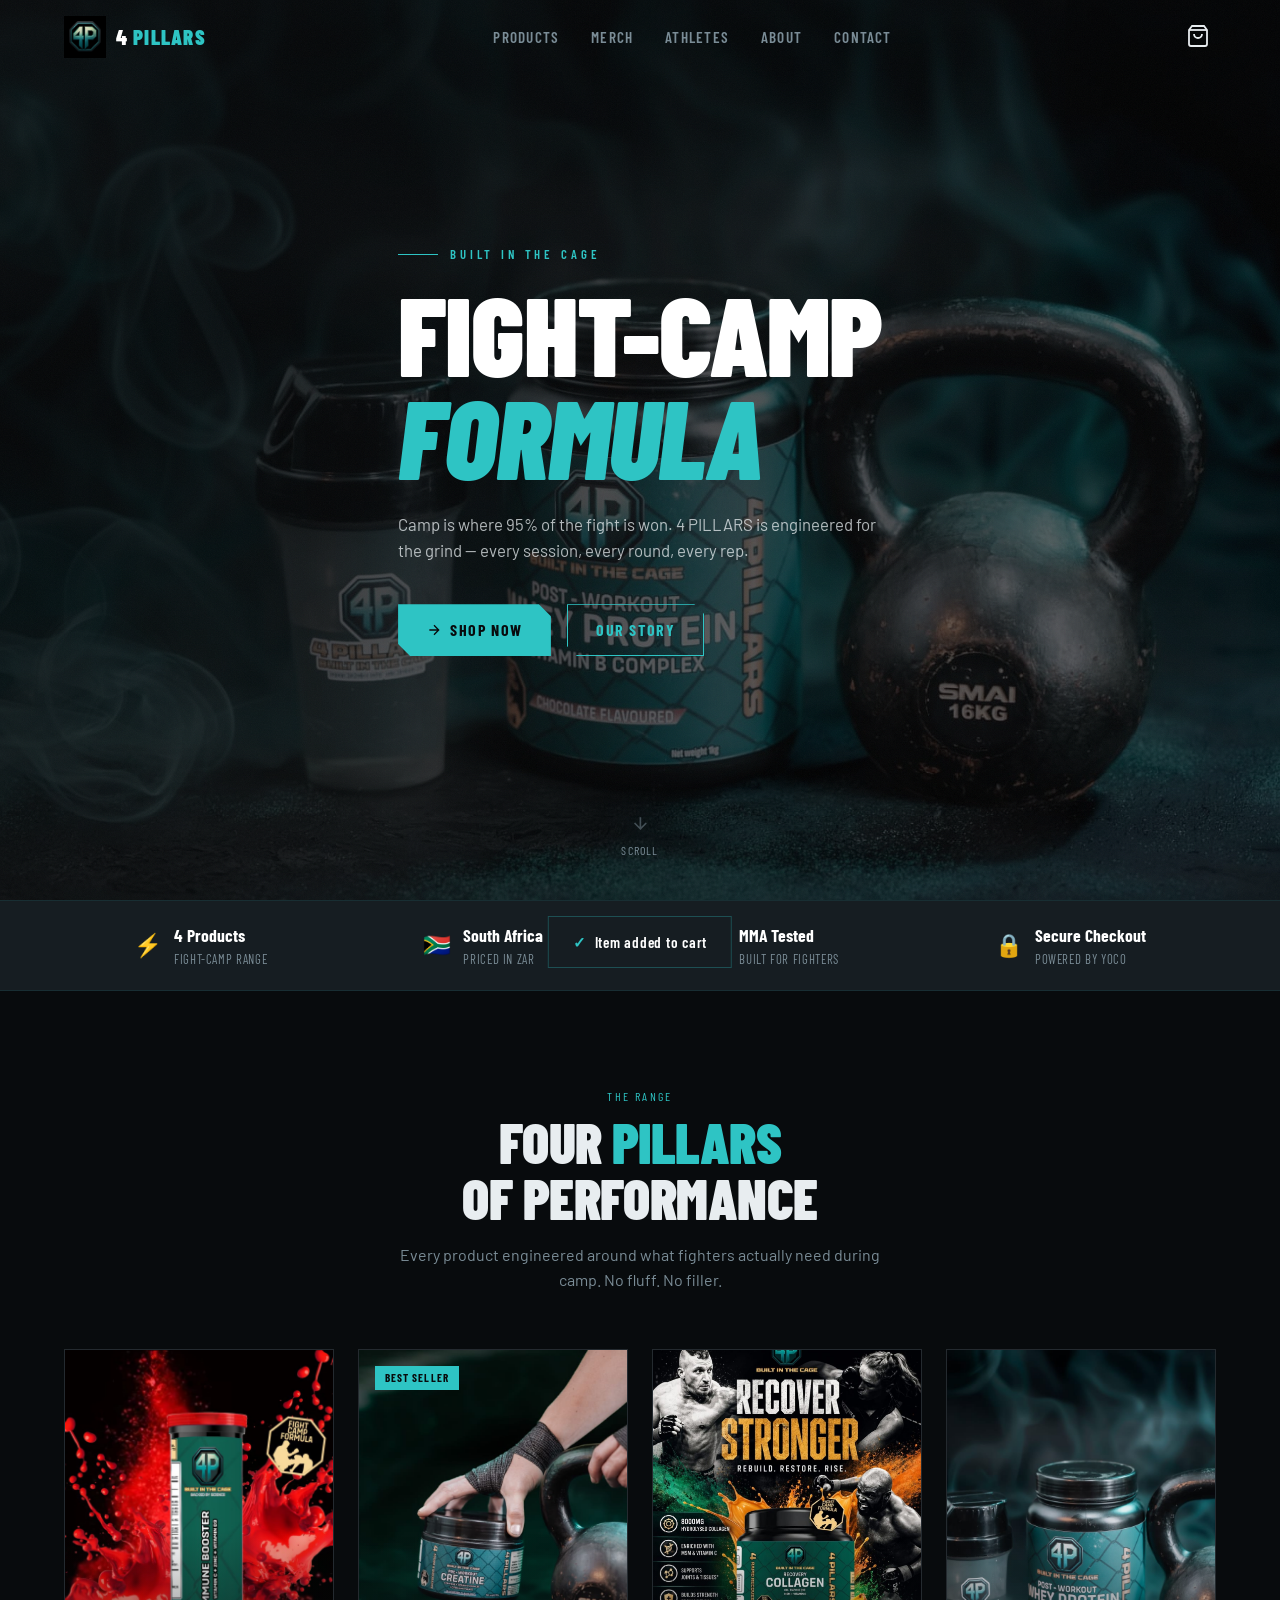
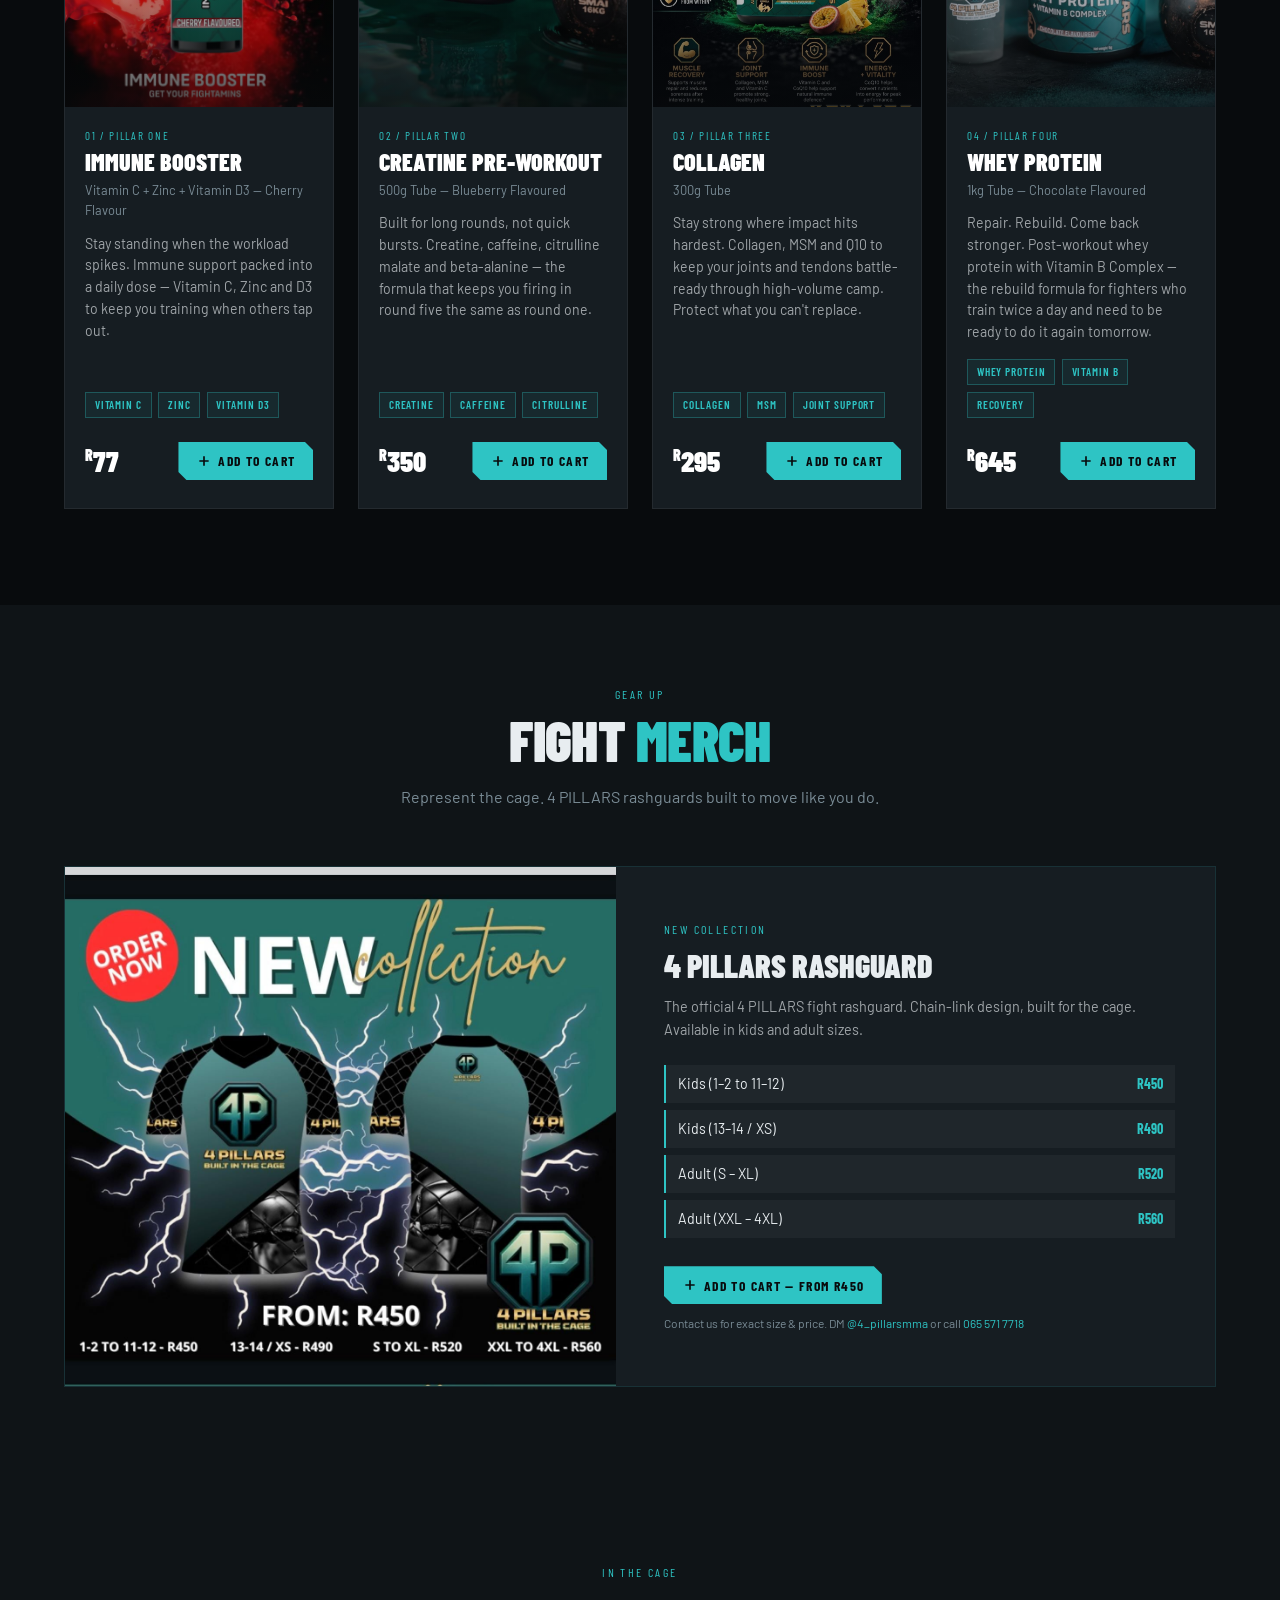
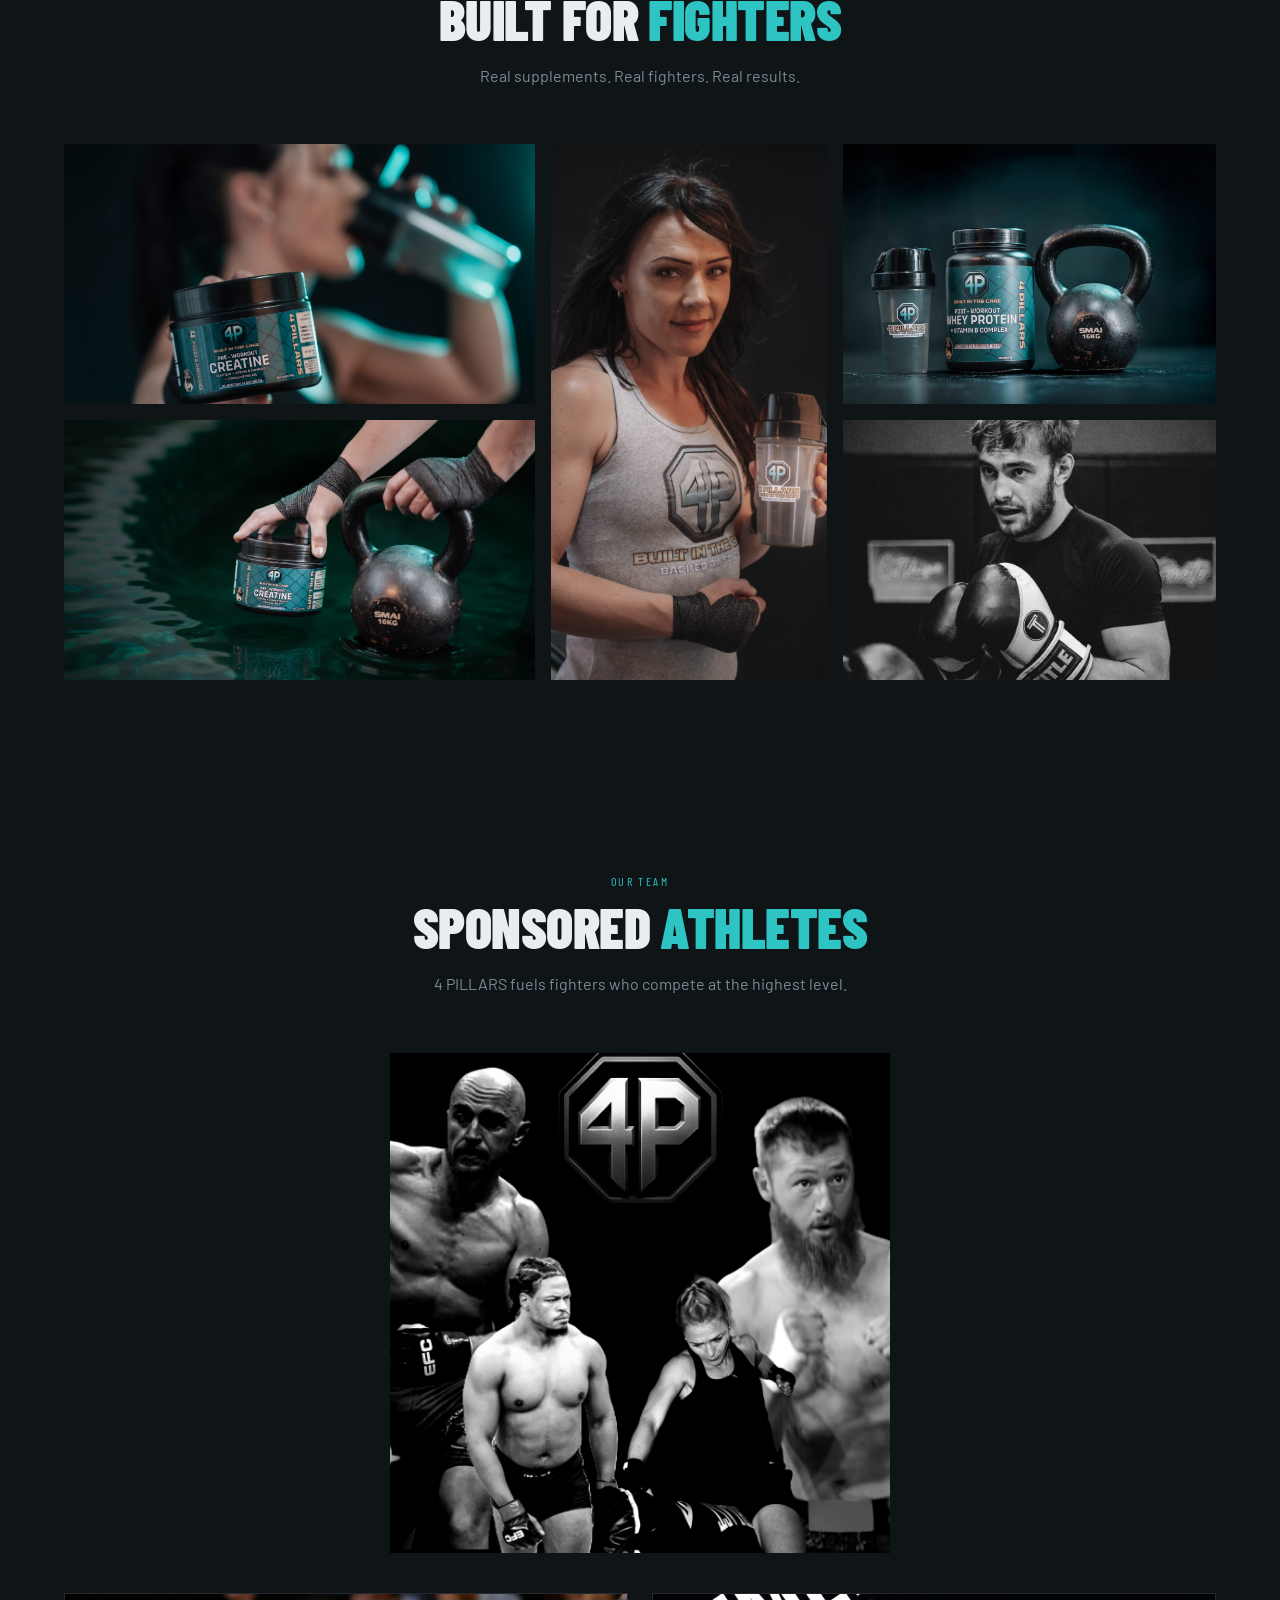
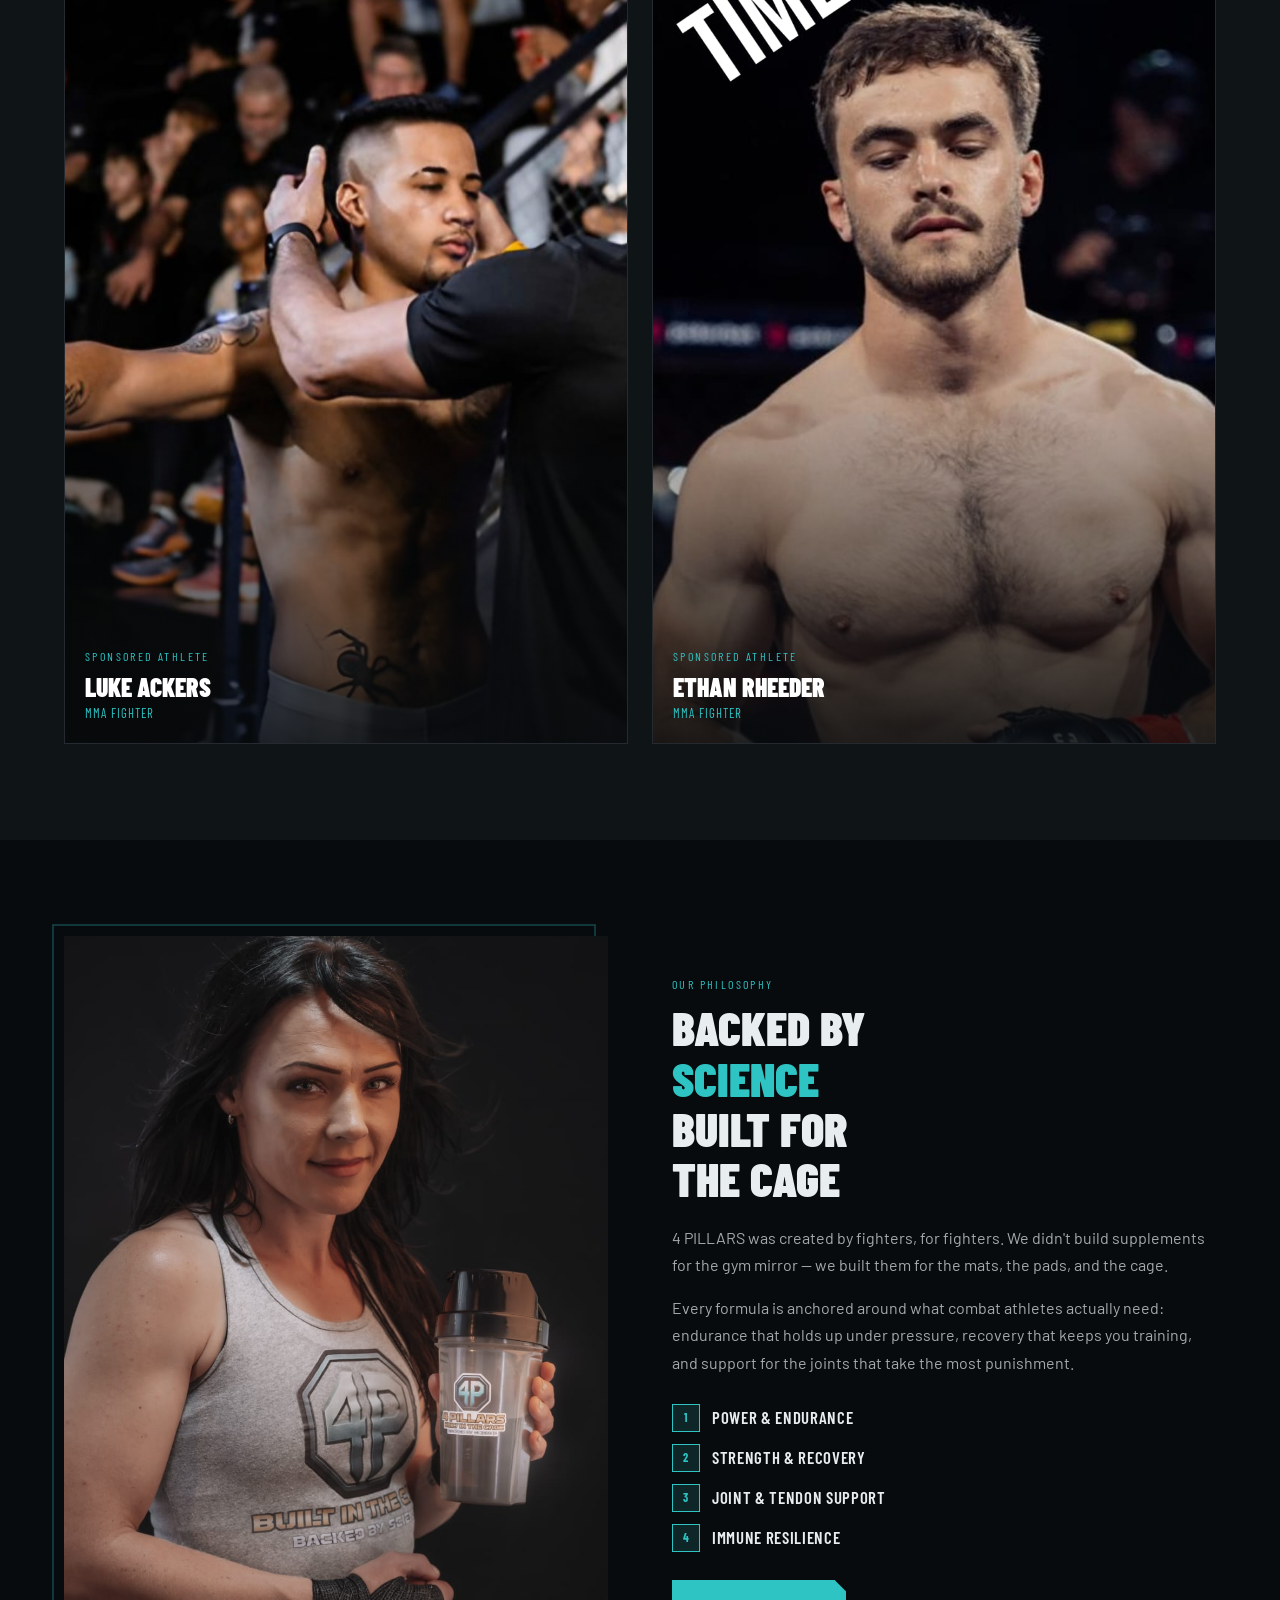
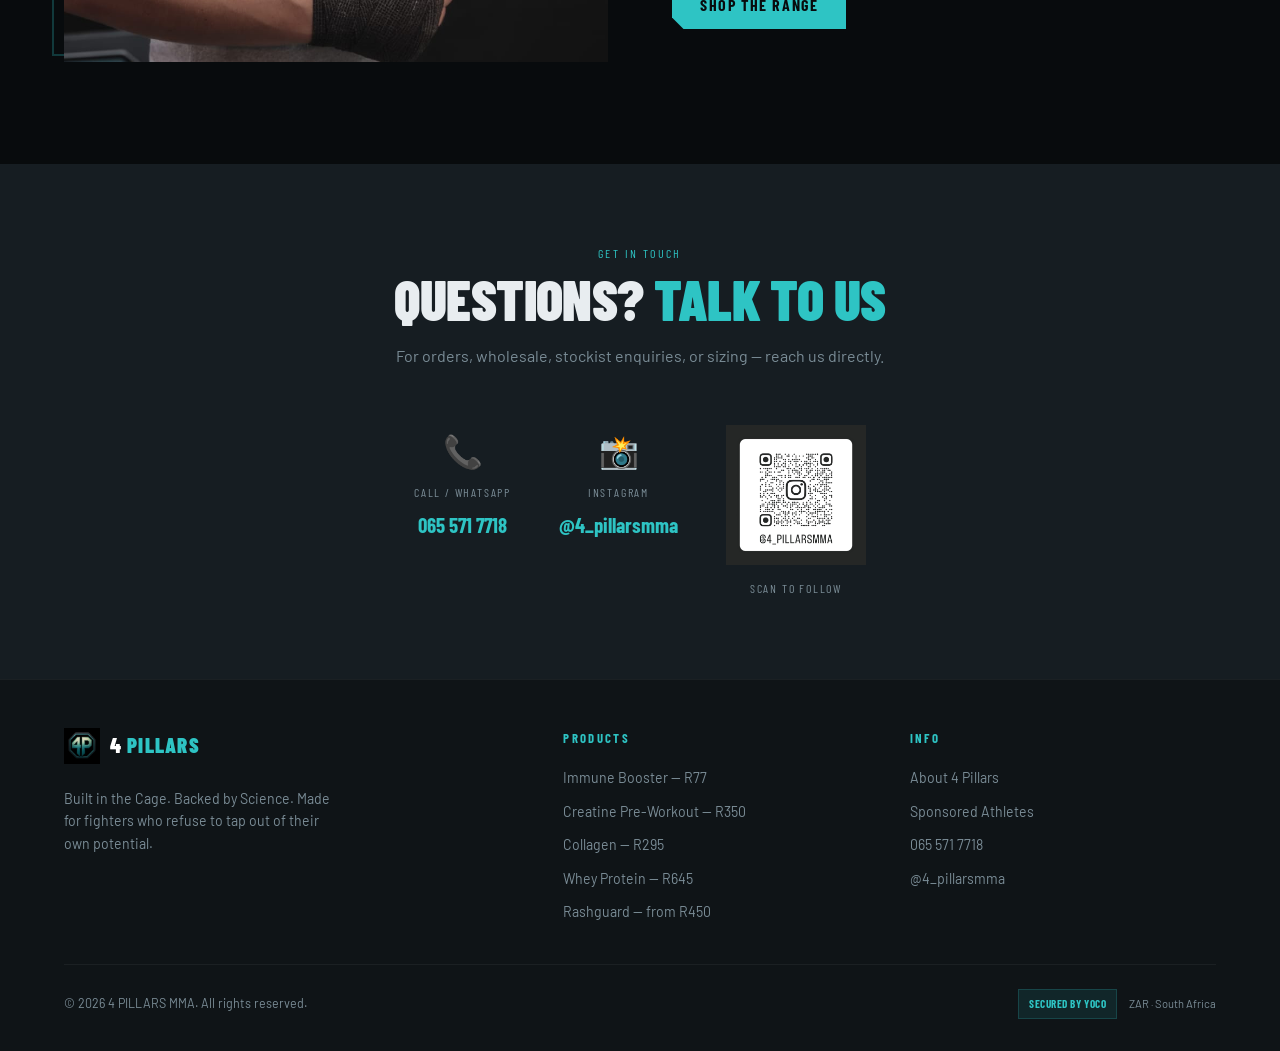
==== commit 4e789e55: "payment methods" ====
--- a/index.html
+++ b/index.html
@@ -425,7 +425,10 @@
       margin-bottom: .2rem;
     }
     .cart-item-sub { font-size: .78rem; color: var(--muted); }
-    .cart-item-price { font-family: 'Barlow Condensed', sans-serif; font-weight: 700; color: var(--teal); }
+    .cart-item-price { font-family: 'Barlow Condensed', sans-serif; font-weight: 700; color: var(--teal); font-size: 1rem; }
+    .cart-item-unit-price { font-size: .72rem; color: var(--muted); margin: .1rem 0 .35rem; }
+    .cart-item-right { display: flex; flex-direction: column; align-items: flex-end; gap: .3rem; flex-shrink: 0; }
+    .cart-count-label { font-size: .72rem; color: var(--muted); font-family: 'Barlow Condensed', sans-serif; letter-spacing: .05em; text-transform: uppercase; margin-top: .15rem; }
     .cart-qty {
       display: flex; align-items: center; gap: .5rem;
       margin-top: .5rem;
@@ -462,12 +465,51 @@
       border: none; cursor: pointer;
       font-family: 'Barlow Condensed', sans-serif;
       font-size: 1.05rem; font-weight: 700;
-      letter-spacing: .12em; text-transform: uppercase;
+      letter-spacing: .1em; text-transform: uppercase;
       padding: 1rem;
       transition: all .2s;
+      display: flex; align-items: center; justify-content: center; gap: .5rem;
     }
     .checkout-btn:hover { background: #3ed8d8; }
-    .checkout-btn:disabled { opacity: .4; cursor: not-allowed; }
+    .checkout-btn:disabled { opacity: .5; cursor: not-allowed; }
+    .checkout-btn.loading { background: var(--teal-dk); cursor: wait; }
+    .checkout-btn .spinner {
+      display: none;
+      width: 16px; height: 16px;
+      border: 2px solid rgba(8,11,13,.3);
+      border-top-color: var(--dark);
+      border-radius: 50%;
+      animation: spin .7s linear infinite;
+    }
+    .checkout-btn.loading .spinner { display: block; }
+    @keyframes spin { to { transform: rotate(360deg); } }
+
+    .continue-btn {
+      width: 100%;
+      background: transparent;
+      border: 1px solid rgba(255,255,255,.1);
+      color: var(--muted);
+      font-family: 'Barlow Condensed', sans-serif;
+      font-size: .88rem; font-weight: 600;
+      letter-spacing: .08em; text-transform: uppercase;
+      padding: .7rem; cursor: pointer;
+      transition: all .2s; margin-top: .5rem;
+    }
+    .continue-btn:hover { border-color: var(--teal); color: var(--teal); }
+
+    .whatsapp-btn {
+      width: 100%;
+      background: #25d366; color: #fff;
+      border: none; cursor: pointer;
+      font-family: 'Barlow Condensed', sans-serif;
+      font-size: .92rem; font-weight: 700;
+      letter-spacing: .08em; text-transform: uppercase;
+      padding: .75rem; margin-top: .5rem;
+      transition: all .2s;
+      display: flex; align-items: center; justify-content: center; gap: .5rem;
+    }
+    .whatsapp-btn:hover { background: #1fba58; }
+    .whatsapp-btn svg { width: 18px; flex-shrink: 0; }
     .secure-note {
       display: flex; align-items: center; justify-content: center; gap: .4rem;
       margin-top: .75rem; font-size: .72rem;
@@ -713,6 +755,35 @@
     }
     .contact-value:hover { color: var(--white); }
     .qr-block img { width: 140px; height: 140px; object-fit: cover; }
+
+    /* ── SCROLL HINT ── */
+    .scroll-hint {
+      display: none;
+      align-items: center; justify-content: center; gap: .5rem;
+      font-family: 'Barlow Condensed', sans-serif;
+      font-size: .75rem; letter-spacing: .12em; text-transform: uppercase;
+      color: var(--muted); margin: -.75rem 0 1.25rem;
+      animation: hintFade 2.5s ease 1.2s forwards;
+      opacity: 1;
+    }
+    .scroll-hint svg { width: 14px; animation: hintSlide 1.2s ease infinite; }
+    @keyframes hintFade  { to { opacity: 0; pointer-events: none; } }
+    @keyframes hintSlide { 0%,100%{transform:translateX(0)} 50%{transform:translateX(6px)} }
+
+    /* ── CAROUSEL DOTS ── */
+    .carousel-dots {
+      display: none;
+      justify-content: center; gap: .35rem;
+      margin-top: .85rem;
+    }
+    .carousel-dot {
+      width: 6px; height: 6px; border-radius: 3px;
+      background: var(--dark4); border: 1px solid rgba(255,255,255,.15);
+      transition: all .25s ease; cursor: pointer;
+    }
+    .carousel-dot.active {
+      width: 20px; background: var(--teal); border-color: var(--teal);
+    }
 
     /* ── RESPONSIVE ── */
     @media (max-width: 900px) {
@@ -729,15 +800,88 @@
       .athletes-grid { grid-template-columns: 1fr 1fr; }
     }
     @media (max-width: 600px) {
-      .hero-actions { flex-direction: column; }
-      .products-grid { grid-template-columns: 1fr; }
-      .stats-inner { justify-content: flex-start; gap: 1.5rem; }
-      .gallery-grid { grid-template-columns: 1fr; }
+      /* hero */
+      .hero-actions { flex-direction: column; align-items: flex-start; }
+      .hero-actions .btn { width: 100%; justify-content: center; }
+
+      /* stats bar */
+      .stats-inner { flex-direction: column; align-items: flex-start; gap: 1rem; padding: 0 .5rem; }
+
+      /* products — horizontal scroll carousel */
+      .products-grid {
+        display: flex;
+        overflow-x: auto; overflow-y: visible;
+        scroll-snap-type: x mandatory;
+        -webkit-overflow-scrolling: touch;
+        gap: 1rem;
+        padding: .25rem .25rem 1rem;
+        margin: 0 -1.5rem;
+        padding-left: 1.5rem;
+        padding-right: 1.5rem;
+        scrollbar-width: none;
+      }
+      .products-grid::-webkit-scrollbar { display: none; }
+      .product-card {
+        flex: 0 0 78vw;
+        max-width: 300px;
+        scroll-snap-align: start;
+      }
+
+      /* gallery — horizontal scroll carousel */
+      .gallery-grid {
+        display: flex;
+        overflow-x: auto;
+        scroll-snap-type: x mandatory;
+        -webkit-overflow-scrolling: touch;
+        gap: .75rem;
+        margin: 0 -1.5rem;
+        padding: .25rem 1.5rem 1rem;
+        scrollbar-width: none;
+      }
+      .gallery-grid::-webkit-scrollbar { display: none; }
+      .gallery-item {
+        flex: 0 0 72vw;
+        max-width: 280px;
+        aspect-ratio: 3/4;
+        scroll-snap-align: start;
+        grid-column: auto !important; grid-row: auto !important;
+      }
+
+      /* athletes — horizontal scroll carousel */
+      .athletes-grid {
+        display: flex;
+        overflow-x: auto;
+        scroll-snap-type: x mandatory;
+        -webkit-overflow-scrolling: touch;
+        gap: 1rem;
+        margin: 0 -1.5rem;
+        padding: .25rem 1.5rem 1rem;
+        scrollbar-width: none;
+      }
+      .athletes-grid::-webkit-scrollbar { display: none; }
+      .athlete-card {
+        flex: 0 0 72vw;
+        max-width: 280px;
+        scroll-snap-align: start;
+      }
+
+      /* show scroll hints + dots */
+      .scroll-hint  { display: flex; }
+      .carousel-dots { display: flex; }
+
+      /* footer */
       .footer-grid { grid-template-columns: 1fr; }
       .footer-bottom { flex-direction: column; text-align: center; }
       .cart-drawer { width: 100vw; }
-      .athletes-grid { grid-template-columns: 1fr; }
       .contact-grid { gap: 2rem; }
+
+      /* merch size table scrollable */
+      .merch-sizes { overflow-x: auto; }
+
+      /* bigger tap targets */
+      .add-to-cart { padding: .8rem 1.25rem; font-size: .95rem; }
+      .btn { padding: .85rem 1.75rem; }
+      .nav-links a, .cart-btn { min-height: 44px; }
     }
   </style>
 </head>
@@ -857,8 +1001,12 @@
       <h2>FOUR <span>PILLARS</span><br>OF PERFORMANCE</h2>
       <p>Every product engineered around what fighters actually need during camp. No fluff. No filler.</p>
     </div>
-
-    <div class="products-grid">
+    <div class="scroll-hint">
+      Swipe to explore
+      <svg viewBox="0 0 24 24" fill="none" stroke="currentColor" stroke-width="2"><path d="M5 12h14M12 5l7 7-7 7"/></svg>
+    </div>
+
+    <div class="products-grid" id="productsCarousel">
 
       <!-- 1. Immune Booster -->
       <div class="product-card">
@@ -878,7 +1026,7 @@
           </div>
           <div class="product-footer">
             <div class="product-price"><sup>R</sup>77</div>
-            <button class="add-to-cart" onclick="addToCart(1, 'Immune Booster', 77, 'Vitamin C + Zinc + D3', 'images/product-vitamin-fizzy.jpeg')">
+            <button class="add-to-cart" onclick="addToCart(this, 1, 'Immune Booster', 77, 'Vitamin C + Zinc + D3', 'images/product-vitamin-fizzy.jpeg')">
               <svg viewBox="0 0 24 24" fill="none" stroke="currentColor" stroke-width="2.5"><path d="M12 5v14M5 12h14"/></svg>
               Add to Cart
             </button>
@@ -905,7 +1053,7 @@
           </div>
           <div class="product-footer">
             <div class="product-price"><sup>R</sup>350</div>
-            <button class="add-to-cart" onclick="addToCart(2, 'Creatine Pre-Workout', 350, '500g Tube', 'images/hero-creatine-water.jpeg')">
+            <button class="add-to-cart" onclick="addToCart(this, 2, 'Creatine Pre-Workout', 350, '500g Tube', 'images/hero-creatine-water.jpeg')">
               <svg viewBox="0 0 24 24" fill="none" stroke="currentColor" stroke-width="2.5"><path d="M12 5v14M5 12h14"/></svg>
               Add to Cart
             </button>
@@ -931,7 +1079,7 @@
           </div>
           <div class="product-footer">
             <div class="product-price"><sup>R</sup>295</div>
-            <button class="add-to-cart" onclick="addToCart(3, 'Collagen', 295, '300g Tube', 'images/product-collagen.jpeg')">
+            <button class="add-to-cart" onclick="addToCart(this, 3, 'Collagen', 295, '300g Tube', 'images/promo-collagen.jpeg')">
               <svg viewBox="0 0 24 24" fill="none" stroke="currentColor" stroke-width="2.5"><path d="M12 5v14M5 12h14"/></svg>
               Add to Cart
             </button>
@@ -957,7 +1105,7 @@
           </div>
           <div class="product-footer">
             <div class="product-price"><sup>R</sup>645</div>
-            <button class="add-to-cart" onclick="addToCart(4, 'Whey Protein', 645, '1kg Tube', 'images/hero-whey-smoke.jpeg')">
+            <button class="add-to-cart" onclick="addToCart(this, 4, 'Whey Protein', 645, '1kg Tube', 'images/hero-whey-smoke.jpeg')">
               <svg viewBox="0 0 24 24" fill="none" stroke="currentColor" stroke-width="2.5"><path d="M12 5v14M5 12h14"/></svg>
               Add to Cart
             </button>
@@ -992,7 +1140,7 @@
           <div class="size-row"><span class="size-label">Adult (XXL – 4XL)</span><span class="size-price">R560</span></div>
         </div>
         <div class="merch-actions">
-          <button class="add-to-cart" onclick="addToCart(5, '4P Rashguard', 520, 'Adult S–XL', 'images/merch-rashguard.jpeg')">
+          <button class="add-to-cart" onclick="addToCart(this, 5, '4P Rashguard', 520, 'Adult S–XL', 'images/merch-rashguard.jpeg')">
             <svg viewBox="0 0 24 24" fill="none" stroke="currentColor" stroke-width="2.5" width="16" height="16"><path d="M12 5v14M5 12h14"/></svg>
             Add to Cart — from R450
           </button>
@@ -1011,7 +1159,11 @@
       <h2>BUILT FOR <span>FIGHTERS</span></h2>
       <p>Real supplements. Real fighters. Real results.</p>
     </div>
-    <div class="gallery-grid">
+    <div class="scroll-hint">
+      Swipe to explore
+      <svg viewBox="0 0 24 24" fill="none" stroke="currentColor" stroke-width="2"><path d="M5 12h14M12 5l7 7-7 7"/></svg>
+    </div>
+    <div class="gallery-grid" id="galleryCarousel">
       <div class="gallery-item"><img src="images/hero-creatine-athlete.jpeg" alt="Fighter using Creatine Pre-Workout" loading="lazy"></div>
       <div class="gallery-item"><img src="images/brand-athlete.jpeg" alt="4 Pillars athlete" loading="lazy"></div>
       <div class="gallery-item"><img src="images/product-whey-protein-dark.jpeg" alt="Whey Protein with kettlebell" loading="lazy"></div>
@@ -1032,7 +1184,11 @@
     <div class="athletes-collage">
       <img src="images/athletes-sponsored-collage.jpeg" alt="4 Pillars sponsored athletes" loading="lazy">
     </div>
-    <div class="athletes-grid">
+    <div class="scroll-hint">
+      Swipe to explore
+      <svg viewBox="0 0 24 24" fill="none" stroke="currentColor" stroke-width="2"><path d="M5 12h14M12 5l7 7-7 7"/></svg>
+    </div>
+    <div class="athletes-grid" id="athletesCarousel">
       <div class="athlete-card">
         <div class="athlete-img-wrap">
           <img src="images/athlete-luke-ackers.jpeg" alt="Luke Ackers — 4 Pillars sponsored athlete" loading="lazy">
@@ -1171,11 +1327,22 @@
   </div>
   <div class="cart-footer" id="cartFooter" style="display:none;">
     <div class="cart-subtotal">
-      <span class="cart-subtotal-label">Subtotal</span>
+      <div>
+        <span class="cart-subtotal-label">Subtotal</span>
+        <div class="cart-count-label" id="cartItemCount">0 items</div>
+      </div>
       <span class="cart-subtotal-amount" id="cartTotal">R0</span>
     </div>
     <button class="checkout-btn" id="checkoutBtn" onclick="initiateCheckout()">
-      Checkout with Yoco
+      <span class="spinner"></span>
+      <span id="checkoutBtnText">Checkout with Yoco</span>
+    </button>
+    <button class="whatsapp-btn" id="whatsappBtn" onclick="orderViaWhatsApp()">
+      <svg viewBox="0 0 24 24" fill="currentColor"><path d="M17.472 14.382c-.297-.149-1.758-.867-2.03-.967-.273-.099-.471-.148-.67.15-.197.297-.767.966-.94 1.164-.173.199-.347.223-.644.075-.297-.15-1.255-.463-2.39-1.475-.883-.788-1.48-1.761-1.653-2.059-.173-.297-.018-.458.13-.606.134-.133.298-.347.446-.52.149-.174.198-.298.298-.497.099-.198.05-.371-.025-.52-.075-.149-.669-1.612-.916-2.207-.242-.579-.487-.5-.669-.51-.173-.008-.371-.01-.57-.01-.198 0-.52.074-.792.372-.272.297-1.04 1.016-1.04 2.479 0 1.462 1.065 2.875 1.213 3.074.149.198 2.096 3.2 5.077 4.487.709.306 1.262.489 1.694.625.712.227 1.36.195 1.871.118.571-.085 1.758-.719 2.006-1.413.248-.694.248-1.289.173-1.413-.074-.124-.272-.198-.57-.347z"/><path d="M11.999 2C6.477 2 2 6.477 2 12c0 1.99.584 3.842 1.585 5.4L2 22l4.727-1.567A9.953 9.953 0 0012 22c5.523 0 10-4.477 10-10S17.523 2 12 2z" fill-rule="evenodd" clip-rule="evenodd"/></svg>
+      Order via WhatsApp
+    </button>
+    <button class="continue-btn" onclick="closeCart()">
+      ← Continue Shopping
     </button>
     <div class="secure-note">
       <svg viewBox="0 0 24 24" fill="none" stroke="currentColor" stroke-width="2"><path d="M12 22s8-4 8-10V5l-8-3-8 3v7c0 6 8 10 8 10z"/></svg>
@@ -1220,47 +1387,77 @@
   /* ── Cart State ── */
   let cart = {};  // { id: { id, name, price, sub, img, qty } }
 
-  function addToCart(id, name, price, sub, img) {
+  /* Format currency: 1290 → "R 1 290" */
+  function fmt(n) {
+    return 'R\u00a0' + Number(n).toLocaleString('en-ZA', { minimumFractionDigits: 0, maximumFractionDigits: 0 });
+  }
+
+  /* Persist cart to localStorage */
+  function saveCart() {
+    try { localStorage.setItem('4p_cart', JSON.stringify(cart)); } catch(e) {}
+  }
+  function loadCart() {
+    try {
+      const saved = localStorage.getItem('4p_cart');
+      if (saved) cart = JSON.parse(saved);
+    } catch(e) {}
+  }
+
+  function addToCart(btn, id, name, price, sub, img) {
+    price = Number(price);
     if (cart[id]) {
       cart[id].qty++;
     } else {
       cart[id] = { id, name, price, sub, img, qty: 1 };
     }
+    saveCart();
     renderCart();
     showToast(`${name} added to cart`);
     openCart();
+
+    /* Flash button gold */
+    if (btn) {
+      btn.classList.add('added');
+      setTimeout(() => btn.classList.remove('added'), 800);
+    }
   }
 
   function removeFromCart(id) {
     delete cart[id];
+    saveCart();
     renderCart();
   }
 
   function changeQty(id, delta) {
     if (!cart[id]) return;
-    cart[id].qty += delta;
-    if (cart[id].qty <= 0) removeFromCart(id);
-    else renderCart();
+    const next = cart[id].qty + delta;
+    if (next <= 0) {
+      delete cart[id];
+    } else {
+      cart[id].qty = next;
+    }
+    saveCart();
+    renderCart();
   }
 
   function renderCart() {
     const items = Object.values(cart);
-    const count = items.reduce((s, i) => s + i.qty, 0);
-    const total = items.reduce((s, i) => s + i.price * i.qty, 0);
-
-    /* count badge */
+    const totalQty  = items.reduce((s, i) => s + i.qty, 0);
+    const subtotal  = items.reduce((s, i) => s + i.price * i.qty, 0);
+
+    /* Nav badge */
     const badge = document.getElementById('cartCount');
-    badge.textContent = count;
-    badge.classList.toggle('visible', count > 0);
-
-    /* cart items */
+    badge.textContent = totalQty;
+    badge.classList.toggle('visible', totalQty > 0);
+
     const container = document.getElementById('cartItems');
-    const empty = document.getElementById('cartEmpty');
-    const footer = document.getElementById('cartFooter');
+    const empty     = document.getElementById('cartEmpty');
+    const footer    = document.getElementById('cartFooter');
+
+    /* Remove previous item rows (leave the empty-state div untouched) */
+    container.querySelectorAll('.cart-item').forEach(el => el.remove());
 
     if (items.length === 0) {
-      container.innerHTML = '';
-      container.appendChild(empty);
       empty.style.display = 'flex';
       footer.style.display = 'none';
       return;
@@ -1268,25 +1465,32 @@
 
     empty.style.display = 'none';
     footer.style.display = 'block';
-    document.getElementById('cartTotal').textContent = `R${total}`;
-
-    container.innerHTML = '';
+
+    /* Update footer summary */
+    const itemWord = totalQty === 1 ? '1 item' : `${totalQty} items`;
+    document.getElementById('cartItemCount').textContent = itemWord;
+    document.getElementById('cartTotal').textContent = fmt(subtotal);
+    document.getElementById('checkoutBtnText').textContent = `Pay ${fmt(subtotal)} · Checkout`;
+
+    /* Render each item row */
     items.forEach(item => {
+      const lineTotal = item.price * item.qty;
       const el = document.createElement('div');
       el.className = 'cart-item';
       el.innerHTML = `
         <img class="cart-item-img" src="${item.img}" alt="${item.name}">
-        <div>
+        <div style="flex:1;min-width:0;">
           <div class="cart-item-name">${item.name}</div>
           <div class="cart-item-sub">${item.sub}</div>
+          <div class="cart-item-unit-price">${fmt(item.price)} each</div>
           <div class="cart-qty">
             <button class="qty-btn" onclick="changeQty(${item.id}, -1)">−</button>
             <span class="qty-val">${item.qty}</span>
             <button class="qty-btn" onclick="changeQty(${item.id}, 1)">+</button>
           </div>
         </div>
-        <div>
-          <div class="cart-item-price">R${item.price * item.qty}</div>
+        <div class="cart-item-right">
+          <div class="cart-item-price">${fmt(lineTotal)}</div>
           <button class="cart-item-remove" onclick="removeFromCart(${item.id})" title="Remove">✕</button>
         </div>
       `;
@@ -1311,27 +1515,48 @@
   }
 
   /* ── Yoco Checkout ── */
-  /*
-   * SETUP INSTRUCTIONS:
-   * 1. Sign up at https://www.yoco.com/za/ and get your Public Key from the dashboard.
-   * 2. Replace 'pk_test_YOUR_PUBLIC_KEY_HERE' below with your Yoco Public Key.
-   * 3. For production, you need a backend endpoint to complete the charge.
-   *    See: https://developer.yoco.com/online/resources/guides/charge-overview
-   *
-   * For a quick start with Yoco Payment Links (no backend needed):
-   * - Create a payment link in your Yoco dashboard.
-   * - Replace the initiateCheckout function with: window.location.href = 'YOUR_YOCO_PAYMENT_LINK';
-   */
-  const YOCO_PUBLIC_KEY = 'pk_test_YOUR_PUBLIC_KEY_HERE'; // ← Replace with your key
+  // ─────────────────────────────────────────────────────────────
+  // HOW TO LINK YOUR YOCO ACCOUNT:
+  //
+  // 1. Log in at https://app.yoco.com
+  // 2. Go to: Settings → Developers → API Keys
+  // 3. Copy your LIVE Public Key (starts with pk_live_...)
+  // 4. Paste it below, replacing 'pk_live_YOUR_KEY_HERE'
+  //
+  // NOTE: The public key is safe in this file — it only tokenises
+  // card details. Your Secret Key must NEVER go in frontend code.
+  //
+  // To actually charge the card you need one of:
+  //   A) A backend (Node/Python) that calls the Yoco Charges API
+  //      using your Secret Key — see orderComplete() below.
+  //   B) A free Netlify/Vercel serverless function (recommended
+  //      if you have no server — ask for help setting this up).
+  //   C) WhatsApp ordering — the "Order via WhatsApp" button
+  //      below works right now with zero backend needed.
+  // ─────────────────────────────────────────────────────────────
+  const YOCO_PUBLIC_KEY = 'pk_live_YOUR_KEY_HERE'; // ← paste your key here
+
+  function setCheckoutLoading(on) {
+    const btn = document.getElementById('checkoutBtn');
+    btn.classList.toggle('loading', on);
+    btn.disabled = on;
+  }
 
   function initiateCheckout() {
     const items = Object.values(cart);
     if (items.length === 0) return;
 
-    const totalZAR = items.reduce((s, i) => s + i.price * i.qty, 0);
-    const totalCents = totalZAR * 100;
-
+    const totalZAR    = items.reduce((s, i) => s + i.price * i.qty, 0);
+    const totalCents  = totalZAR * 100;
     const itemSummary = items.map(i => `${i.name} x${i.qty}`).join(', ');
+
+    if (!window.YocoSDK || YOCO_PUBLIC_KEY === 'pk_live_YOUR_KEY_HERE') {
+      showToast('Yoco key not set — using WhatsApp ordering instead');
+      orderViaWhatsApp();
+      return;
+    }
+
+    setCheckoutLoading(true);
 
     try {
       const yoco = new window.YocoSDK({ publicKey: YOCO_PUBLIC_KEY });
@@ -1341,40 +1566,119 @@
         name: '4 PILLARS MMA',
         description: itemSummary,
         callback: function(result) {
+          setCheckoutLoading(false);
           if (result.error) {
-            showToast('Payment error: ' + result.error.message);
-          } else {
-            /*
-             * result.id is the charge token.
-             * Send it to your backend to complete the charge:
-             *
-             * fetch('/api/charge', {
-             *   method: 'POST',
-             *   headers: { 'Content-Type': 'application/json' },
-             *   body: JSON.stringify({ token: result.id, amount: totalCents, items: cart })
-             * }).then(res => res.json()).then(data => {
-             *   if (data.success) { orderComplete(); }
-             * });
-             */
-            orderComplete();
+            showToast('Payment failed: ' + result.error.message);
+            return;
           }
+          // Send the one-time token to the Netlify serverless function
+          // which calls Yoco's charges API with the secret key.
+          setCheckoutLoading(true);
+          fetch('/.netlify/functions/charge', {
+            method: 'POST',
+            headers: { 'Content-Type': 'application/json' },
+            body: JSON.stringify({
+              token: result.id,
+              amountInCents: totalCents,
+              items: Object.values(cart)
+            })
+          })
+          .then(function(r) { return r.json(); })
+          .then(function(data) {
+            setCheckoutLoading(false);
+            if (data.success) {
+              orderComplete(totalZAR);
+            } else {
+              showToast('Payment failed: ' + (data.error || 'Please try again'));
+            }
+          })
+          .catch(function() {
+            setCheckoutLoading(false);
+            showToast('Network error — please try again.');
+          });
         }
       });
     } catch(e) {
-      /* Yoco SDK not available — show payment link fallback */
-      alert('Please configure your Yoco Public Key in index.html to enable checkout.\n\nSee the SETUP INSTRUCTIONS comment in the script section.');
+      setCheckoutLoading(false);
+      showToast('Could not open Yoco — try WhatsApp ordering below.');
     }
   }
 
-  function orderComplete() {
+  /* ── WhatsApp fallback — works with zero backend ── */
+  function orderViaWhatsApp() {
+    const items = Object.values(cart);
+    if (items.length === 0) return;
+
+    const lines = items.map(i =>
+      `  • ${i.name} x${i.qty} = ${fmt(i.price * i.qty)}`
+    ).join('\n');
+    const total = items.reduce((s, i) => s + i.price * i.qty, 0);
+
+    const msg = encodeURIComponent(
+      `Hi 4 PILLARS! I'd like to place an order:\n\n${lines}\n\nTotal: ${fmt(total)}\n\nPlease confirm availability and payment details. Thank you!`
+    );
+
+    window.open(`https://wa.me/27655717718?text=${msg}`, '_blank');
+  }
+
+  function orderComplete(totalZAR) {
+    const msg = totalZAR ? `Order placed! Total: ${fmt(totalZAR)}. Thank you!` : 'Order placed! Thank you!';
+    saveCart();   // save empty cart
     cart = {};
+    saveCart();
     renderCart();
     closeCart();
-    showToast('Order placed! Thank you for your order.');
+    showToast(msg);
   }
 
   /* ── Init ── */
+  loadCart();
   renderCart();
+
+  /* ── Mobile Carousel Dots ── */
+  function initCarousels() {
+    if (window.innerWidth > 600) return;
+
+    const carousels = [
+      document.getElementById('productsCarousel'),
+      document.getElementById('galleryCarousel'),
+      document.getElementById('athletesCarousel'),
+    ];
+
+    carousels.forEach(el => {
+      if (!el || el.dataset.dotsReady) return;
+      el.dataset.dotsReady = '1';
+
+      const items = Array.from(el.children);
+      if (items.length < 2) return;
+
+      // build dots container
+      const wrap = document.createElement('div');
+      wrap.className = 'carousel-dots';
+      items.forEach((_, i) => {
+        const dot = document.createElement('span');
+        dot.className = 'carousel-dot' + (i === 0 ? ' active' : '');
+        dot.addEventListener('click', () => {
+          const itemW = items[0].offsetWidth + parseFloat(getComputedStyle(el).gap || 16);
+          el.scrollTo({ left: i * itemW, behavior: 'smooth' });
+        });
+        wrap.appendChild(dot);
+      });
+      el.insertAdjacentElement('afterend', wrap);
+
+      // update active dot on scroll
+      el.addEventListener('scroll', () => {
+        const itemW = items[0].offsetWidth + parseFloat(getComputedStyle(el).gap || 16);
+        const idx = Math.min(Math.round(el.scrollLeft / itemW), items.length - 1);
+        wrap.querySelectorAll('.carousel-dot').forEach((d, i) => {
+          d.classList.toggle('active', i === idx);
+        });
+      }, { passive: true });
+    });
+  }
+
+  window.addEventListener('load', initCarousels);
+  window.addEventListener('resize', () => { initCarousels(); });
 </script>
 
 </body>
